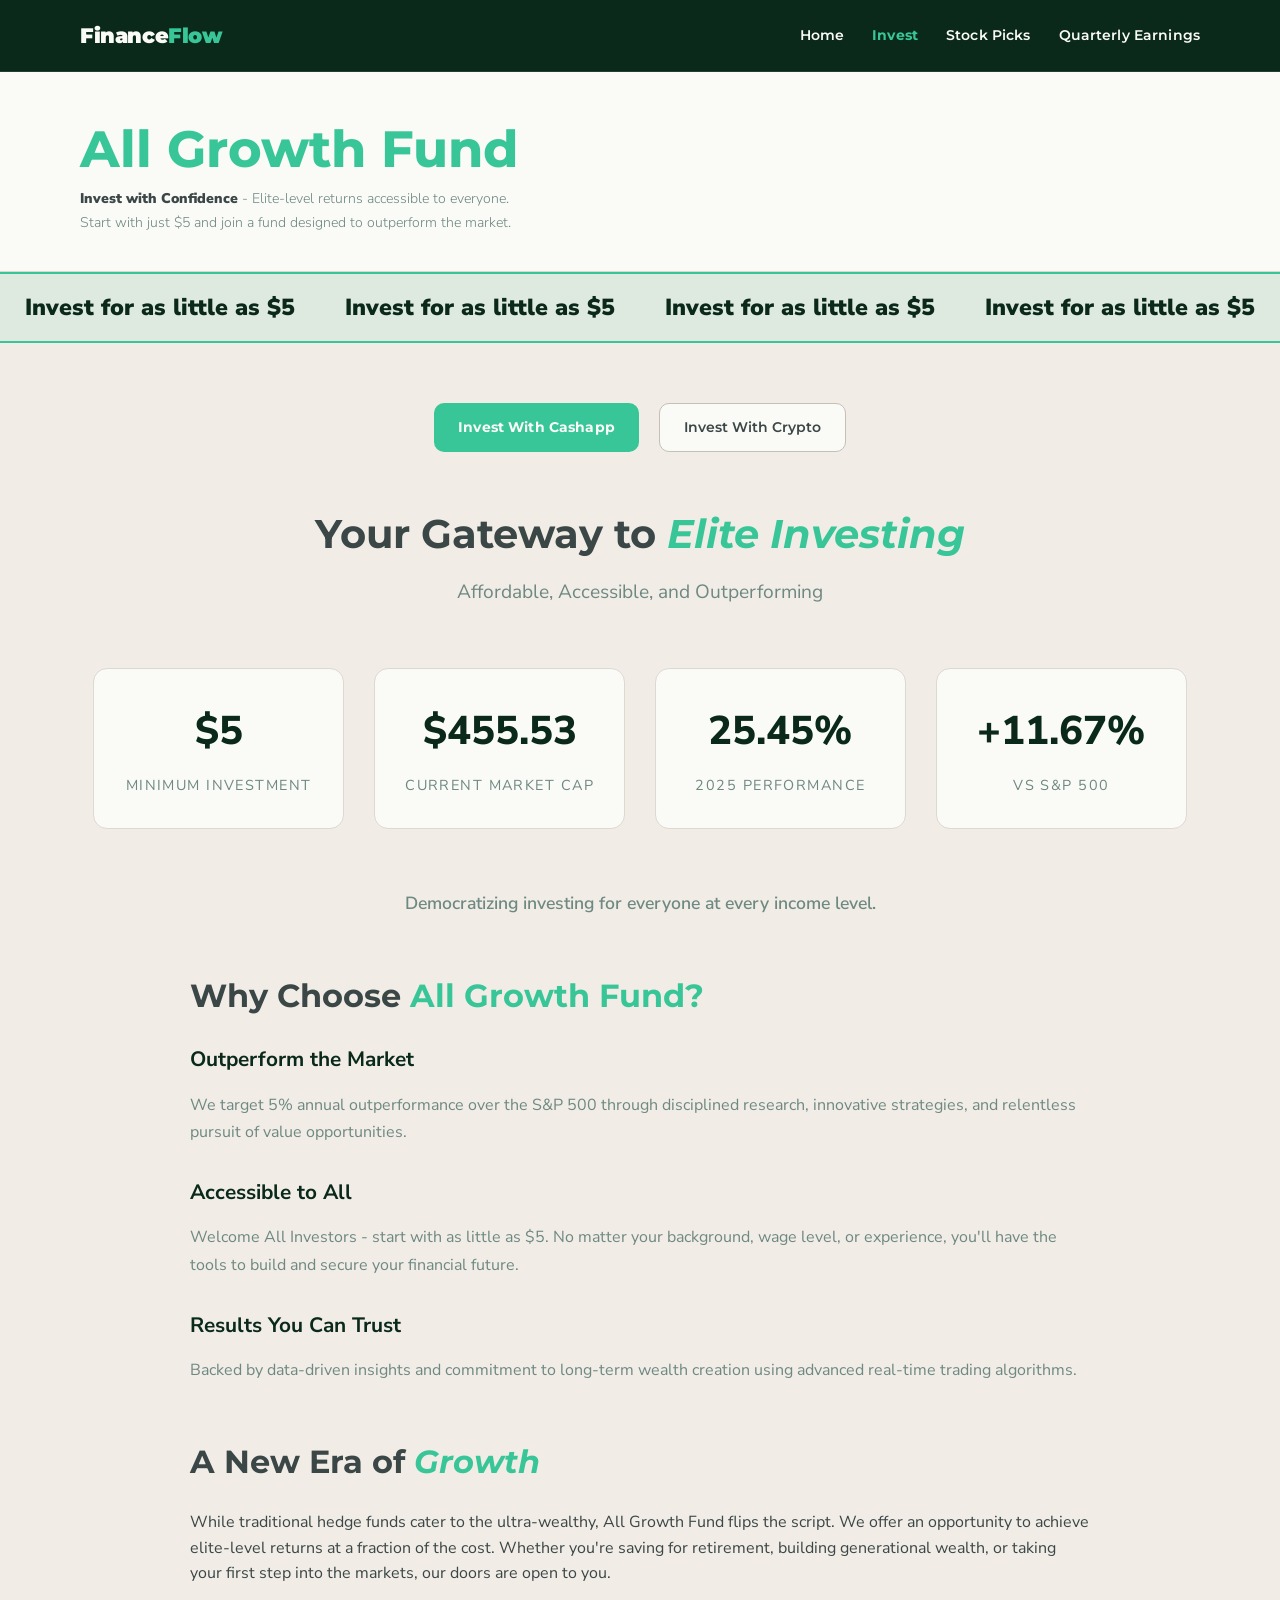
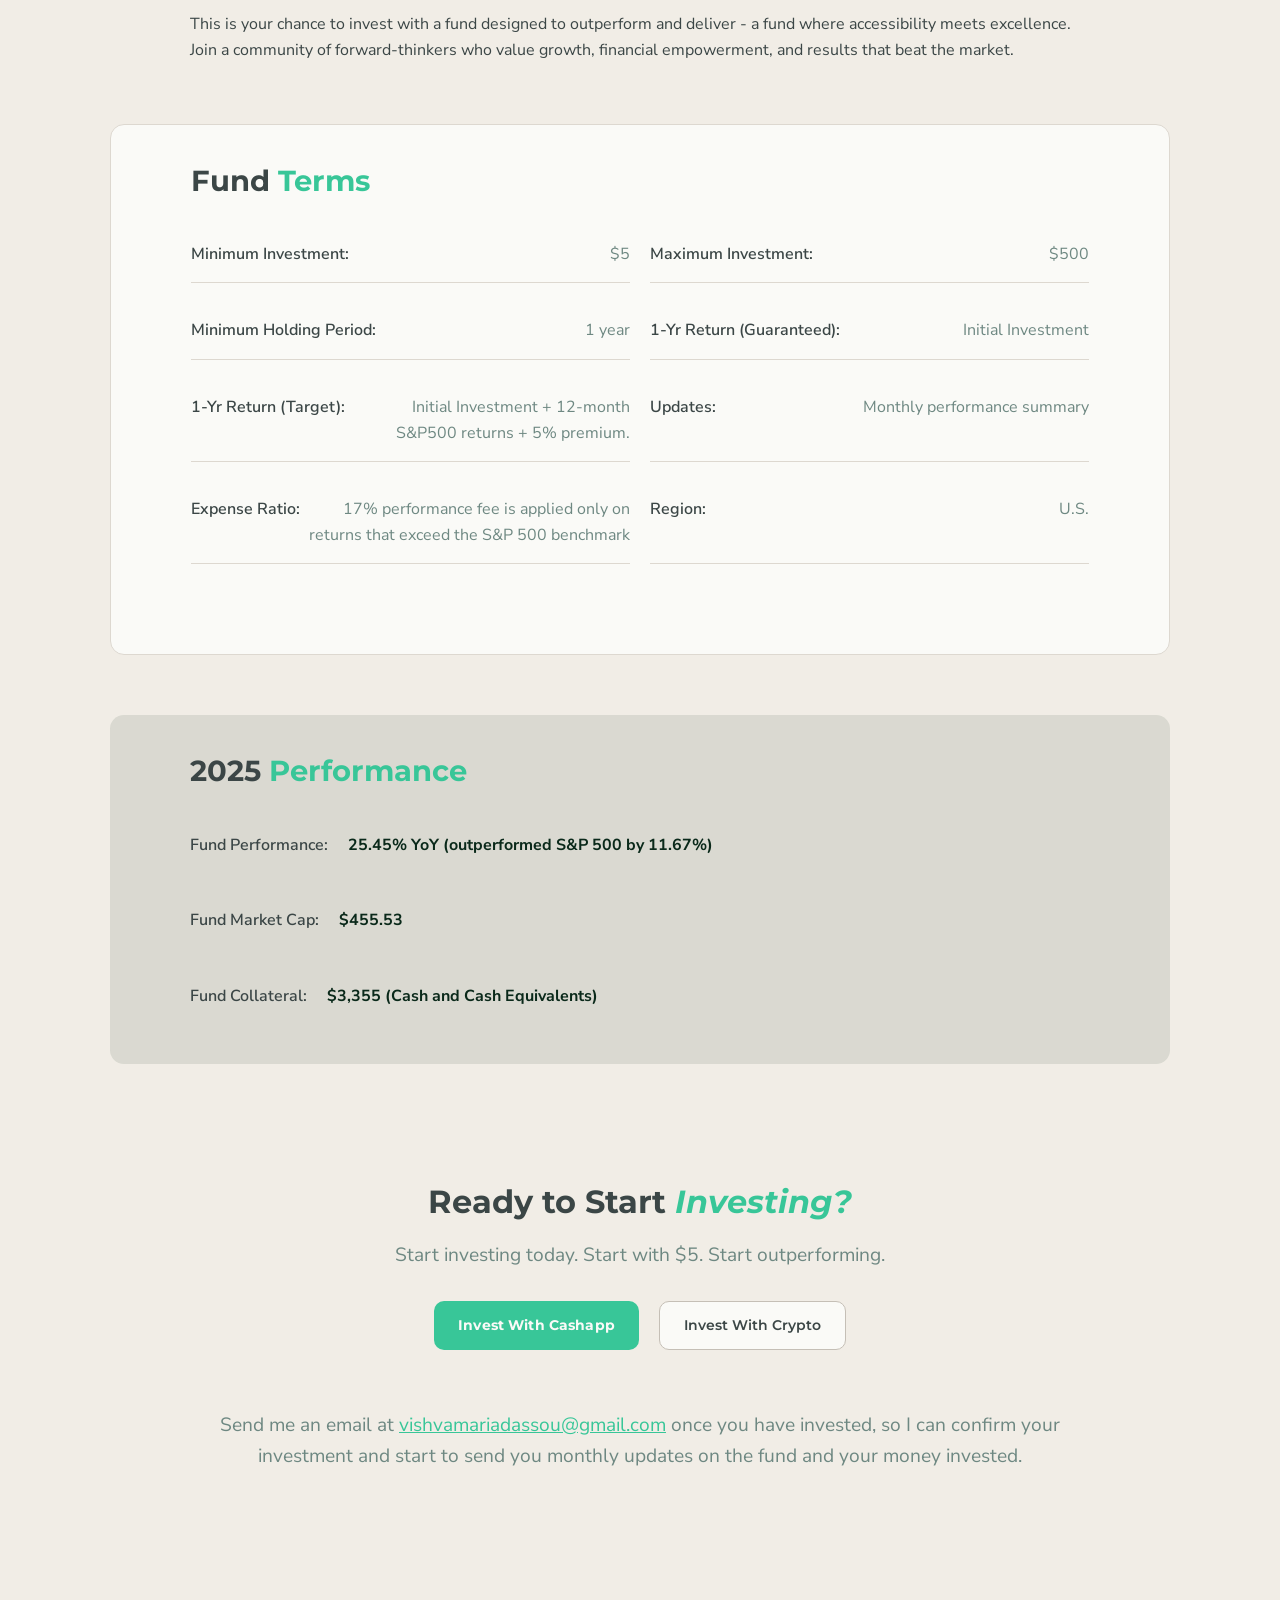
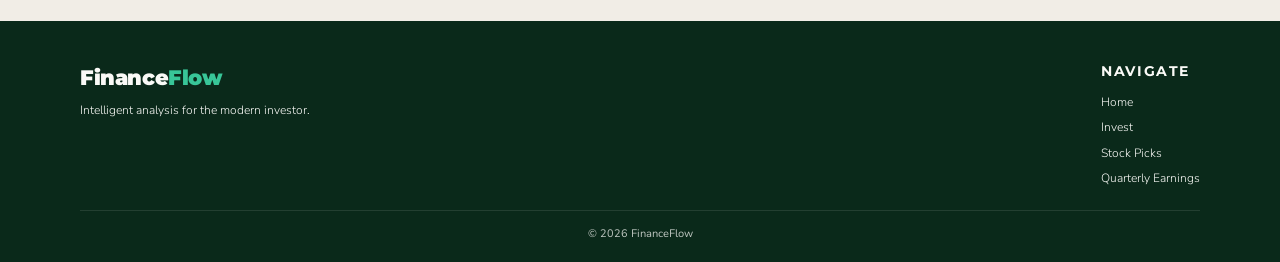
==== invest.html @ 6da10ce2 "Add files via upload" ====
<!DOCTYPE html>
<html lang="en">

<head>
  <meta charset="UTF-8" />
  <meta name="viewport" content="width=device-width, initial-scale=1.0" />
  <title>Finance Flow - Invest</title>
  <link rel="stylesheet" href="styles.css" />
</head>

<body>

  <nav class="navbar">
    <a href="index.html" class="nav-logo">Finance<span>Flow</span></a>
    <div class="nav-links">
      <a href="index.html">Home</a>
      <a href="invest.html" class="active">Invest</a>
      <a href="https://sites.google.com/view/weeklystockpicks/home" target="_blank">Stock Picks</a>
      <a href="earnings.html">Quarterly Earnings</a>
    </div>
    <div class="hamburger" id="ham"><span></span><span></span><span></span></div>
  </nav>

  <main class="site-main">

    <div class="page-hero">
      <h1 class="hero-h1 fund-title">All Growth Fund</h1>
      <p class="fund-subtitle"><strong>Invest with Confidence</strong> - Elite-level returns accessible to everyone.<br>Start with just $5 and join a fund designed to outperform the market.</p>
    </div>

    <div class="announcement-banner">
      <div class="banner-content">
        <span class="banner-text">Invest for as little as $5</span>
        <span class="banner-text">Invest for as little as $5</span>
        <span class="banner-text">Invest for as little as $5</span>
        <span class="banner-text">Invest for as little as $5</span>
        <span class="banner-text">Invest for as little as $5</span>
        <span class="banner-text">Invest for as little as $5</span>
        <span class="banner-text">Invest for as little as $5</span>
        <span class="banner-text">Invest for as little as $5</span>
      </div>
    </div>

    <section class="fund-section">
      <div class="invest-actions">
        <a href="https://cash.app/$vishgetmoney" class="btn-fill" target="_blank">Invest With Cashapp</a>
        <a href="https://etherscan.io/address/0x9abc196Bd87D6Ab483779b537369F186a0F48B64" class="btn-out" target="_blank">Invest With Crypto</a>
      </div>
      
      <div class="fund-intro">
        <h2>Your Gateway to <em>Elite Investing</em></h2>
        <p>Affordable, Accessible, and Outperforming</p>
      </div>

      <div class="fund-stats">
        <div class="fund-stat">
          <span class="fund-value">$5</span>
          <span class="fund-label">Minimum Investment</span>
        </div>
        <div class="fund-stat">
          <span class="fund-value">$455.53</span>
          <span class="fund-label">Current Market Cap</span>
        </div>
        <div class="fund-stat">
          <span class="fund-value">25.45%</span>
          <span class="fund-label">2025 Performance</span>
        </div>
        <div class="fund-stat">
          <span class="fund-value">+11.67%</span>
          <span class="fund-label">vs S&P 500</span>
        </div>
      </div>

      <p class="fund-mission">Democratizing investing for everyone at every income level.</p>

      <div class="fund-content">
        <div class="fund-block">
          <h3>Why Choose <span>All Growth Fund?</span></h3>
          <div class="fund-points">
            <div class="fund-point">
              <h4>Outperform the Market</h4>
              <p>We target 5% annual outperformance over the S&P 500 through disciplined research, innovative strategies, and relentless pursuit of value opportunities.</p>
            </div>
            <div class="fund-point">
              <h4>Accessible to All</h4>
              <p>Welcome All Investors - start with as little as $5. No matter your background, wage level, or experience, you'll have the tools to build and secure your financial future.</p>
            </div>
            <div class="fund-point">
              <h4>Results You Can Trust</h4>
              <p>Backed by data-driven insights and commitment to long-term wealth creation using advanced real-time trading algorithms.</p>
            </div>
          </div>
        </div>

        <div class="fund-block">
          <h3>A New Era of <em>Growth</em></h3>
          <p>While traditional hedge funds cater to the ultra-wealthy, All Growth Fund flips the script. We offer an opportunity to achieve elite-level returns at a fraction of the cost. Whether you're saving for retirement, building generational wealth, or taking your first step into the markets, our doors are open to you.</p>
          <br>
          <p>This is your chance to invest with a fund designed to outperform and deliver - a fund where accessibility meets excellence.</p>
          <p>Join a community of forward-thinkers who value growth, financial empowerment, and results that beat the market.</p>
        </div>

        <div class="fund-terms">
          <h3>Fund <span>Terms</span></h3>
          <div class="terms-grid">
            <div class="term-item">
              <span class="term-label">Minimum Investment:</span>
              <span class="term-value">$5</span>
            </div>
            <div class="term-item">
              <span class="term-label">Maximum Investment:</span>
              <span class="term-value">$500</span>
            </div>
            <div class="term-item">
              <span class="term-label">Minimum Holding Period:</span>
              <span class="term-value">1 year</span>
            </div>
            <div class="term-item">
              <span class="term-label">1-Yr Return (Guaranteed):</span>
              <span class="term-value">Initial Investment</span>
            </div>
            <div class="term-item">
              <span class="term-label">1-Yr Return (Target):</span>
              <span class="term-value">Initial Investment + 12-month<br>S&P500 returns + 5% premium.</span>
            </div>
            <div class="term-item">
              <span class="term-label">Updates:</span>
              <span class="term-value">Monthly performance summary</span>
            </div>
            <div class="term-item">
              <span class="term-label">Expense Ratio:</span>
              <span class="term-value">17% performance fee is applied only on<br>returns that exceed the S&P 500 benchmark</span>
            </div>
            <div class="term-item">
              <span class="term-label">Region:</span>
              <span class="term-value">U.S.</span>
            </div>
            <div class="term-item">
              <span class="term-label"></span>
              <span class="term-value"></span>
            </div>
          </div>
        </div>

        <div class="fund-performance">
          <h3>2025 <span>Performance</span></h3>
          <div class="performance-grid">
            <div class="perf-item">
              <span class="perf-label">Fund Performance:</span>
              <span class="perf-value">25.45% YoY (outperformed S&P 500 by 11.67%)</span>
            </div>
            <div class="perf-item">
              <span class="perf-label">Fund Market Cap:</span>
              <span class="perf-value">$455.53</span>
            </div>
            <div class="perf-item">
              <span class="perf-label">Fund Collateral:</span>
              <span class="perf-value">$3,355 (Cash and Cash Equivalents)</span>
            </div>
          </div>
        </div>

        <div class="fund-cta">
          <h3>Ready to Start <em>Investing?</em></h3>
          <p>Start investing today. Start with $5. Start outperforming.</p>
          
          <div class="invest-actions">
            <a href="https://cash.app/$vishgetmoney" class="btn-fill" target="_blank">Invest With Cashapp</a>
            <a href="https://etherscan.io/address/0x9abc196Bd87D6Ab483779b537369F186a0F48B64" class="btn-out" target="_blank">Invest With Crypto</a>
          </div>
          
          <p class="fund-note">Send me an email at <a href="mailto:vishvamariadassou@gmail.com">vishvamariadassou@gmail.com</a> once you have invested, so I can confirm your investment and start to send you monthly updates on the fund and your money invested.</p>
        </div>
      </div>
    </section>

  </main>

  <footer class="footer">
    <div class="ft-top">
      <div class="ft-brand">
        <div class="nav-logo">Finance<span>Flow</span></div>
        <p>Intelligent analysis for the modern investor.</p>
      </div>
      <div class="ft-links">
        <div class="ft-col">
          <h4>Navigate</h4>
          <a href="index.html">Home</a>
          <a href="invest.html">Invest</a>
          <a href="https://sites.google.com/view/weeklystockpicks/home" target="_blank">Stock Picks</a>
          <a href="earnings.html">Quarterly Earnings</a>
        </div>
      </div>
    </div>
    <div class="ft-bot">
      <span>&copy; 2026 FinanceFlow</span>
    </div>
  </footer>

  <script src="main.js"></script>
</body>

</html>
---- styles.css ----
/* ================================================
   FINANCE FLOW &mdash; Global Stylesheet
   Colors: #506C65 #38C698 #FAFAF7 #3B4646 #F1EDE6
   ================================================ */

@import url('https://fonts.googleapis.com/css2?family=Montserrat:wght@400;500;600;700;800;900&family=Nunito+Sans:wght@300;400;600;700;800&display=swap');

*,
*::before,
*::after {
  box-sizing: border-box;
  margin: 0;
  padding: 0;
}

html {
  scroll-behavior: smooth;
  margin: 0;
  padding: 0;
}

body {
  margin: 0;
  padding: 0;
}

script {
  display: none;
}

:root {
  --forest: #0A291A;
  --mint: #38C698;
  --snow: #FAFAF7;
  --charcoal: #3B4646;
  --cream: #F1EDE6;
  --forest-lt: rgba(10, 41, 26, 0.1);
  --mint-lt: rgba(56, 198, 152, 0.1);
  --mint-md: rgba(56, 198, 152, 0.28);
  --border: #ddd8d0;
  --border2: #c5bfb6;
  --muted: #6e8882;
  --muted2: #9aada9;
  --red: #d95f6e;
  --amber: #c8861a;
  --blue: #2a7fc0;
  --fh: 'Montserrat', sans-serif;
  --fd: 'Montserrat', sans-serif;
  --fb: 'Nunito Sans', sans-serif;
  --rad: 10px;
  --rad-lg: 14px;
  --trans: 0.18s ease;
}

body {
  background: var(--cream);
  font-family: var(--fb);
  color: var(--charcoal);
  font-size: 16px;
  line-height: 1.6;
  margin: 0;
  padding: 0;
  display: flex;
  flex-direction: column;
  min-height: 100vh;
}

.site-main {
  flex: 1;
  overflow-y: auto;
  display: flex;
  flex-direction: column;
}

html,
body {
  margin: 0;
  padding: 0;
}

a {
  text-decoration: none;
  color: inherit;
}

ul {
  list-style: none;
}

em {
  font-style: italic;
  color: var(--mint);
}

/* ---- SCROLLBAR ---- */
::-webkit-scrollbar {
  display: none;
}

::-webkit-scrollbar-track {
  display: none;
}

::-webkit-scrollbar-thumb {
  display: none;
}

html {
  scroll-behavior: smooth;
  margin: 0;
  padding: 0;
  scrollbar-width: none;
  /* Firefox */
}

body {
  margin: 0;
  padding: 0;
  scrollbar-width: none;
  /* Firefox */
}

/* ════════════════════════════
   TYPOGRAPHY
════════════════════════════ */
h1,
h2,
h3 {
  font-family: var(--fd);
  line-height: 1.12;
  color: var(--charcoal);
}

h1 {
  font-size: clamp(2rem, 4vw, 3.2rem);
}

h2 {
  font-size: clamp(1.6rem, 2.8vw, 2.2rem);
}

h3 {
  font-size: 1rem;
  font-family: var(--fh);
  font-weight: 700;
}

.slbl {
  font-family: var(--fh);
  font-size: 0.64rem;
  font-weight: 700;
  letter-spacing: .16em;
  text-transform: uppercase;
  color: var(--mint);
  display: block;
  margin-bottom: 6px;
}

/* ════════════════════════════
   BUTTONS
════════════════════════════ */
.btn-fill {
  display: inline-flex;
  align-items: center;
  gap: 6px;
  background: var(--mint);
  color: var(--snow);
  font-family: var(--fh);
  font-weight: 700;
  font-size: 0.82rem;
  padding: 10px 20px;
  border-radius: var(--rad);
  border: none;
  cursor: pointer;
  transition: all var(--trans);
  letter-spacing: .01em;
}

.btn-fill:hover {
  background: #2eab82;
  transform: translateY(-1px);
}

.btn-out {
  display: inline-flex;
  align-items: center;
  gap: 6px;
  color: var(--charcoal);
  font-family: var(--fh);
  font-weight: 600;
  font-size: 0.82rem;
  border: 1.5px solid var(--border2);
  padding: 9px 18px;
  border-radius: var(--rad);
  background: var(--snow);
  cursor: pointer;
  transition: all var(--trans);
}

.btn-out:hover {
  border-color: var(--mint);
  color: var(--forest);
}

.btn-ghost {
  font-family: var(--fh);
  font-size: 0.75rem;
  font-weight: 700;
  color: var(--forest);
  background: none;
  border: none;
  cursor: pointer;
  transition: color var(--trans);
}

.btn-ghost:hover {
  color: var(--mint);
}

/* ════════════════════════════
   TAGS
════════════════════════════ */
.tag {
  font-family: var(--fh);
  font-size: 0.6rem;
  font-weight: 700;
  padding: 3px 8px;
  border-radius: 5px;
  white-space: nowrap;
  letter-spacing: .04em;
}

.tg {
  background: var(--mint-lt);
  color: #1a7a54;
}

.tf {
  background: var(--forest-lt);
  color: var(--forest);
}

.tt {
  background: rgba(42, 127, 192, .1);
  color: var(--blue);
}

.tr {
  background: rgba(217, 95, 110, .1);
  color: var(--red);
}

.ty {
  background: rgba(200, 134, 26, .1);
  color: var(--amber);
}

/* ════════════════════════════
   NAVBAR
════════════════════════════ */
.navbar {
  display: flex;
  align-items: center;
  gap: 8px;
  padding: 0 80px;
  height: 72px;
  background: var(--forest);
  border-bottom: 1px solid rgba(250, 250, 247, .1);
  position: sticky;
  top: 0;
  z-index: 100;
}

.nav-logo {
  font-family: var(--fh);
  font-weight: 900;
  font-size: 1.3rem;
  color: var(--snow);
  letter-spacing: -.02em;
  flex-shrink: 0;
  margin-right: 16px;
}

.nav-logo span {
  color: var(--mint);
}

.nav-links {
  display: flex;
  align-items: center;
  gap: 28px;
  font-family: var(--fh);
  font-weight: 600;
  font-size: 0.85rem;
  letter-spacing: .01em;
  color: rgba(250, 250, 247, .6);
  margin-left: auto;
}

.nav-links a {
  color: var(--snow);
  transition: color var(--trans);
}

.nav-links a:hover {
  color: var(--mint);
}

.nav-links a.active {
  color: var(--mint);
  font-weight: 700;
}

.nav-cta {
  font-family: var(--fh);
  font-size: 0.85rem;
  font-weight: 700;
  background: var(--mint);
  color: var(--snow);
  padding: 10px 20px;
  border-radius: var(--rad);
  border: none;
  margin-left: 20px;
  cursor: pointer;
  transition: background var(--trans);
  letter-spacing: .01em;
}

.nav-cta:hover {
  background: #2eab82;
}

.hamburger {
  display: none;
  flex-direction: column;
  gap: 5px;
  cursor: pointer;
  margin-left: auto;
  padding: 8px;
}

.hamburger span {
  display: block;
  width: 22px;
  height: 2px;
  background: var(--snow);
  border-radius: 2px;
  transition: all 0.3s ease;
}

.hamburger.active span:nth-child(1) {
  transform: rotate(45deg) translate(5px, 5px);
}

.hamburger.active span:nth-child(2) {
  opacity: 0;
}

.hamburger.active span:nth-child(3) {
  transform: rotate(-45deg) translate(7px, -6px);
}

/* ════════════════════════════
   HERO — HOME
════════════════════════════ */
.hero {
  display: grid;
  grid-template-columns: 1fr;
  min-height: auto;
  margin-bottom: 0;
  flex: 1;
}

.hero-main {
  background: var(--snow);
  padding: 72px 80px;
  display: flex;
  flex-direction: column;
  justify-content: flex-start;
}

.earnings.html .hero-main {
  background: #F6F7F3;
}

.hero-badge {
  display: inline-flex;
  align-items: center;
  gap: 6px;
  font-family: var(--fh);
  font-size: calc(0.75rem + 5px);
  font-weight: 700;
  color: #1a7a54;
  background: var(--mint-lt);
  border: 1px solid var(--mint);
  padding: 6px 12px;
  border-radius: 6px;
  margin-top: -20px;
  margin-bottom: 70px;
  letter-spacing: .04em;
  text-transform: uppercase;
  box-shadow: 0 1px 4px rgba(56, 198, 152, 0.15);
}

.dot {
  width: 6px;
  height: 6px;
  border-radius: 50%;
  background: var(--mint);
  flex-shrink: 0;
  animation: blink 2s infinite;
}

@keyframes blink {

  0%,
  100% {
    opacity: 1;
  }

  50% {
    opacity: .3;
  }
}

.hero-h1 {
  margin-bottom: 24px;
  font-weight: 750;
}

.hero-image-container {
  width: 100vw;
  height: 715px;
  overflow: hidden;
  margin: -72px -80px 40px -80px;
}

.hero-bg-image {
  width: 100%;
  height: 100%;
  object-fit: cover;
  object-position: center 22%;
}

.hero-h1 span {
  color: var(--mint);
}

.hero-badge a {
  text-decoration: underline;
  font-weight: calc(700 + 4px);
  color: #1a7a54;
}

.hero-badge a:hover {
  color: var(--mint);
}

.hero-sub {
  font-size: 1.1rem;
  color: var(--muted);
  font-weight: 300;
  line-height: 1.72;
  margin-bottom: 40px;
  max-width: 750px;
}

.hero-actions {
  display: flex;
  gap: 12px;
  flex-wrap: wrap;
  margin-bottom: 48px;
}

.hero-content {
  margin-top: auto;
}

.hero-stats {
  display: flex;
  gap: 0;
  border-top: 1.5px solid var(--border);
  padding-top: 24px;
}

.hstat {
  flex: 1;
  padding-right: 20px;
}

.hstat+.hstat {
  padding-left: 20px;
  border-left: 1.5px solid var(--border);
}

.hstat-v {
  display: block;
  font-family: var(--fh);
  font-size: 1.35rem;
  font-weight: 800;
  color: var(--charcoal);
  line-height: 1;
}

.hstat-l {
  font-size: 0.7rem;
  color: var(--muted);
  margin-top: 3px;
  display: block;
}

.aside-lbl {
  font-family: var(--fh);
  font-size: 0.62rem;
  font-weight: 700;
  text-transform: uppercase;
  letter-spacing: .12em;
  color: var(--muted2);
}

.mini-card {
  background: var(--snow);
  border: 1.5px solid var(--border);
  border-radius: var(--rad);
  padding: 14px;
}

.mc-top {
  display: flex;
  justify-content: space-between;
  align-items: center;
  margin-bottom: 8px;
}

.mc-ticker {
  font-family: var(--fh);
  font-weight: 800;
  font-size: 0.9rem;
  color: var(--charcoal);
}

.mc-price {
  font-family: var(--fh);
  font-size: 1.2rem;
  font-weight: 800;
  color: var(--charcoal);
  margin-top: 4px;
}

.tick-row {
  display: flex;
  justify-content: space-between;
  align-items: center;
  padding: 5px 0;
  border-bottom: 1px solid var(--border);
  font-family: var(--fh);
  font-size: 0.78rem;
}

.tick-row:last-child {
  border-bottom: none;
}

.tick-name {
  color: var(--muted);
  font-weight: 600;
}

/* ── MARQUEE ── */
.mq {
  overflow: hidden;
  border-top: 1.5px solid var(--border);
  border-bottom: 1.5px solid var(--border);
  padding: 9px 0;
  background: var(--forest);
}

.mq-track {
  display: flex;
  gap: 20px;
  animation: mq 26s linear infinite;
  width: max-content;
  font-family: var(--fh);
  font-size: 0.75rem;
  font-weight: 600;
  color: rgba(250, 250, 247, .5);
}

.mq-track .up {
  color: var(--mint);
}

.mq-track .dn {
  color: #f0919b;
}

.mq-sep {
  color: rgba(250, 250, 247, .2);
}

@keyframes mq {
  from {
    transform: translateX(0);
  }

  to {
    transform: translateX(-50%);
  }
}

/* ── WHAT WE DO ── */
.wwd {
  padding: 52px 80px;
  background: var(--snow);
  border-bottom: 1.5px solid var(--border);
}

.wwd-grid {
  display: grid;
  grid-template-columns: 1fr 1fr 1fr;
  gap: 1.5px;
  background: var(--border);
  border: 1.5px solid var(--border);
  border-radius: var(--rad-lg);
  overflow: hidden;
}

.wwd-cell {
  background: var(--snow);
  padding: 28px 24px;
  cursor: pointer;
  transition: background var(--trans);
  display: flex;
  flex-direction: column;
  gap: 10px;
  text-decoration: none;
  color: inherit;
}

.wwd-cell:hover {
  background: var(--cream);
}

.wwd-num {
  font-family: var(--fh);
  font-size: 0.65rem;
  font-weight: 700;
  color: var(--muted2);
  letter-spacing: .1em;
}

.wwd-icon {
  font-size: 1.5rem;
  color: var(--mint);
}

.wwd-cell h3 {
  font-family: var(--fh);
  font-weight: 700;
  font-size: 0.95rem;
  color: var(--charcoal);
}

.wwd-cell p {
  font-size: 0.8rem;
  color: var(--muted);
  line-height: 1.65;
  font-weight: 300;
  flex: 1;
}

.wwd-link {
  font-family: var(--fh);
  font-size: 0.74rem;
  font-weight: 700;
  color: var(--forest);
}

/* ── HOME PICKS ── */
.home-picks {
  padding: 52px 80px;
}

.hp-header {
  display: flex;
  justify-content: space-between;
  align-items: center;
  margin-bottom: 24px;
}

.hp-grid {
  display: grid;
  grid-template-columns: repeat(3, 1fr);
  gap: 14px;
}

.pc {
  background: var(--snow);
  border: 1.5px solid var(--border);
  border-radius: var(--rad-lg);
  padding: 18px;
  transition: all var(--trans);
}

.pc:hover {
  border-color: var(--mint-md);
  box-shadow: 0 4px 16px rgba(56, 198, 152, .1);
}

.pc-top {
  display: flex;
  justify-content: space-between;
  align-items: center;
  margin-bottom: 4px;
}

.pc-tick {
  font-family: var(--fh);
  font-weight: 800;
  font-size: 1rem;
  color: var(--charcoal);
}

.pc-name {
  font-size: 0.75rem;
  color: var(--muted);
  margin-bottom: 10px;
}

.pc-row {
  display: flex;
  justify-content: space-between;
  font-size: 0.78rem;
  margin-bottom: 3px;
}

.pc-lbl {
  color: var(--muted);
}

.pc-val {
  font-family: var(--fh);
  font-weight: 700;
  color: var(--charcoal);
}

.pc-val.green {
  color: #1a7a54;
}

.pbar {
  height: 3px;
  background: var(--cream);
  border-radius: 2px;
  margin: 10px 0 4px;
  overflow: hidden;
}

.pfill {
  height: 100%;
  background: linear-gradient(90deg, var(--mint), #5dd9b0);
  border-radius: 2px;
}

.pconf {
  font-size: 0.65rem;
  color: var(--muted2);
  font-family: var(--fh);
}

/* ════════════════════════════
   PAGE HERO (inner pages)
════════════════════════════ */
.page-hero {
  background: var(--snow);
  border-bottom: 1.5px solid var(--border);
  padding: 48px 80px 36px;
}

.page-hero h1 {
  margin-bottom: 10px;
}

.page-hero p {
  font-size: 0.88rem;
  color: var(--muted);
  font-weight: 300;
  line-height: 1.7;
  max-width: 520px;
}

/* ════════════════════════════
   INVEST PAGE
════════════════════════════ */
.strat-section {
  padding: 40px 32px 52px;
}

.strat-intro {
  max-width: 560px;
  margin-bottom: 28px;
}

.strat-intro p {
  font-size: 0.88rem;
  color: var(--muted);
  line-height: 1.72;
  font-weight: 300;
}

.strat-grid {
  display: grid;
  grid-template-columns: repeat(3, 1fr);
  gap: 14px;
}

.sc {
  background: var(--snow);
  border: 1.5px solid var(--border);
  border-radius: var(--rad-lg);
  padding: 22px;
  display: flex;
  flex-direction: column;
  gap: 8px;
  transition: all var(--trans);
}

.sc:hover {
  border-color: var(--mint-md);
  box-shadow: 0 4px 18px rgba(56, 198, 152, .09);
}

.sc-feat {
  border-color: var(--mint);
  background: linear-gradient(145deg, rgba(56, 198, 152, .06), var(--snow));
}

.sc-icon {
  font-size: 1.3rem;
  color: var(--forest);
}

.sc h3 {
  color: var(--charcoal);
}

.sc p {
  font-size: 0.78rem;
  color: var(--muted);
  line-height: 1.65;
  font-weight: 300;
  flex: 1;
}

.sc-list {
  display: flex;
  flex-direction: column;
}

.sc-li {
  font-size: 0.72rem;
  color: var(--muted);
  padding: 4px 0;
  border-bottom: 1px solid var(--border);
  display: flex;
  gap: 6px;
  align-items: flex-start;
}

.sc-li:last-child {
  border-bottom: none;
}

.sc-li::before {
  content: '→';
  color: var(--mint);
  font-size: 0.65rem;
  flex-shrink: 0;
  margin-top: 2px;
}

.sc-met {
  display: flex;
  gap: 16px;
  padding-top: 10px;
  border-top: 1.5px solid var(--border);
  margin-top: auto;
}

.sc-mv {
  display: block;
  font-family: var(--fh);
  font-weight: 700;
  font-size: 0.88rem;
  color: var(--forest);
}

.sc-ml {
  font-size: 0.6rem;
  color: var(--muted2);
}

.risk-strip {
  background: var(--forest);
  padding: 36px 32px;
  display: flex;
  align-items: center;
  gap: 40px;
}

.rs-text h2 {
  font-family: var(--fd);
  font-size: 1.5rem;
  color: var(--snow);
  margin-bottom: 8px;
}

.rs-text p {
  font-size: 0.82rem;
  color: rgba(250, 250, 247, .5);
  font-weight: 300;
  line-height: 1.7;
  max-width: 380px;
}

.rs-scale {
  display: flex;
  align-items: center;
  flex: 1;
  justify-content: flex-end;
}

.rs-item {
  display: flex;
  flex-direction: column;
  align-items: center;
  gap: 6px;
  flex: 1;
  max-width: 90px;
}

.rs-dot {
  width: 12px;
  height: 12px;
  border-radius: 50%;
}

.rs-label {
  font-family: var(--fh);
  font-size: 0.6rem;
  font-weight: 600;
  color: rgba(250, 250, 247, .45);
  text-align: center;
}

.rs-line {
  flex: 1;
  height: 1px;
  background: rgba(250, 250, 247, .14);
  max-width: 40px;
}

/* ════════════════════════════
   STOCKS PAGE
════════════════════════════ */
.featured-pick {
  background: var(--snow);
  border-bottom: 1.5px solid var(--border);
  padding: 28px 80px;
}

.fp-eyebrow {
  font-family: var(--fh);
  font-size: 0.62rem;
  font-weight: 700;
  text-transform: uppercase;
  letter-spacing: .12em;
  color: var(--mint);
  margin-bottom: 14px;
}

.fp-body {
  display: grid;
  grid-template-columns: 1fr 280px;
  gap: 28px;
  align-items: start;
}

.fp-ticker {
  font-family: var(--fh);
  font-weight: 900;
  font-size: 1.9rem;
  color: var(--charcoal);
}

.fp-name {
  font-family: var(--fh);
  font-weight: 600;
  font-size: 0.9rem;
  color: var(--charcoal);
}

.fp-meta {
  font-size: 0.72rem;
  color: var(--muted);
  margin-top: 2px;
}

.fp-tags {
  display: flex;
  gap: 6px;
  margin: 10px 0 14px;
  flex-wrap: wrap;
}

.fp-thesis {
  font-size: 0.82rem;
  color: var(--muted);
  font-weight: 300;
  line-height: 1.78;
  margin-bottom: 16px;
}

.fp-levels {
  display: flex;
  border: 1.5px solid var(--border);
  border-radius: var(--rad);
  overflow: hidden;
}

.fp-lvl {
  flex: 1;
  padding: 10px 14px;
  border-right: 1.5px solid var(--border);
}

.fp-lvl:last-child {
  border-right: none;
}

.fp-lvl span {
  display: block;
  font-size: 0.6rem;
  color: var(--muted);
  font-family: var(--fh);
  text-transform: uppercase;
  letter-spacing: .08em;
  margin-bottom: 3px;
}

.fp-lvl strong {
  font-family: var(--fh);
  font-size: 0.9rem;
  color: var(--charcoal);
  font-weight: 700;
}

.fp-lvl strong.green {
  color: #1a7a54;
}

.fp-chart-card {
  background: var(--cream);
  border: 1.5px solid var(--border);
  border-radius: var(--rad);
  padding: 14px;
  margin-bottom: 10px;
  position: relative;
}

.fp-chart-tag {
  position: absolute;
  top: 10px;
  right: 10px;
  font-family: var(--fh);
  font-size: 0.65rem;
  font-weight: 700;
  color: #1a7a54;
  background: var(--mint-lt);
  padding: 3px 8px;
  border-radius: 4px;
}

.fp-stat-grid {
  display: grid;
  grid-template-columns: 1fr 1fr;
  gap: 8px;
}

.fp-stat {
  background: var(--cream);
  border: 1.5px solid var(--border);
  border-radius: var(--rad);
  padding: 9px 11px;
}

.fp-stat span {
  display: block;
  font-size: 0.6rem;
  color: var(--muted);
  font-family: var(--fh);
  text-transform: uppercase;
  letter-spacing: .06em;
}

.fp-stat strong {
  font-family: var(--fh);
  font-size: 0.88rem;
  color: var(--charcoal);
  font-weight: 700;
}

.filter-bar {
  padding: 12px 80px;
  background: var(--cream);
  border-bottom: 1.5px solid var(--border);
  display: flex;
  gap: 8px;
  align-items: center;
  flex-wrap: wrap;
}

.filter-lbl {
  font-family: var(--fh);
  font-size: 0.62rem;
  font-weight: 700;
  text-transform: uppercase;
  letter-spacing: .1em;
  color: var(--muted2);
  margin-right: 4px;
}

.fb {
  font-family: var(--fh);
  font-size: 0.72rem;
  font-weight: 600;
  color: var(--snow);
  background: var(--snow);
  border: 1.5px solid var(--border);
  padding: 5px 12px;
  border-radius: 6px;
  cursor: pointer;
  transition: all var(--trans);
}

.fb:hover {
  color: var(--mint);
  border-color: var(--border2);
}

.fb.active {
  color: var(--mint);
  border-color: var(--mint);
  background: var(--mint-lt);
}

.table-wrap {
  padding: 20px 80px 52px;
}

.table-title {
  font-family: var(--fh);
  font-size: 0.62rem;
  font-weight: 700;
  text-transform: uppercase;
  letter-spacing: .1em;
  color: var(--muted2);
  margin-bottom: 10px;
}

table.pt {
  width: 100%;
  border-collapse: collapse;
  font-size: 0.8rem;
}

table.pt th {
  font-family: var(--fh);
  font-size: 0.6rem;
  font-weight: 700;
  text-transform: uppercase;
  letter-spacing: .1em;
  color: var(--muted2);
  padding: 8px 12px;
  text-align: left;
  background: var(--cream);
  border-bottom: 1.5px solid var(--border);
}

table.pt td {
  padding: 10px 12px;
  border-bottom: 1px solid var(--border);
  color: var(--charcoal);
}

table.pt tr:last-child td {
  border-bottom: none;
}

table.pt tr:hover td {
  background: rgba(241, 237, 230, .5);
}

.pt-tk {
  font-family: var(--fh);
  font-weight: 800;
}

.pt-co {
  color: var(--muted);
}

.up-val {
  color: #1a7a54;
  font-family: var(--fh);
  font-weight: 700;
}

.cbar {
  height: 4px;
  background: var(--cream);
  border-radius: 2px;
  overflow: hidden;
  min-width: 64px;
}

.cbar div {
  height: 100%;
  background: linear-gradient(90deg, var(--mint), #5dd9b0);
  border-radius: 2px;
}

/* ════════════════════════════
   EARNINGS PAGE
════════════════════════════ */
.upcoming-bar {
  background: var(--forest);
  padding: 10px 80px;
  display: flex;
  align-items: center;
  gap: 16px;
  overflow-x: auto;
}

.earnings-intro {
  text-align: center;
  max-width: 800px;
  margin: 0 auto 60px auto;
  padding: 0 20px;
}

.hero-content p {
  font-size: 1.3rem;
  line-height: 1.8;
  color: var(--charcoal);
  margin-bottom: 20px;
  font-family: var(--fb);
}

.earnings-signature {
  font-size: 1.5rem;
  font-weight: 700;
  color: var(--forest);
  margin-top: 30px;
  font-family: var(--fh);
}

.ea-link {
  color: var(--forest);
  text-decoration: none;
  transition: color 0.3s ease;
}

.ea-link:hover {
  color: var(--mint);
  text-decoration: underline;
}

.content-section {
  padding: 60px 0;
  max-width: 1200px;
  margin: 0 auto;
}

/* Earnings page specific styling */
main.site-main section.hero div.hero-main h1.hero-h1 {
  color: var(--mint) !important;
}

/* Enhanced hero section with background */
.earnings.html .hero {
  background: #F6F7F3;
  position: relative;
}

.earnings.html .hero::before {
  content: '';
  position: absolute;
  top: 0;
  left: 0;
  right: 0;
  bottom: 0;
  background: linear-gradient(45deg, rgba(56, 198, 152, 0.05) 0%, transparent 70%);
  pointer-events: none;
}

.ea-review-content {
  max-width: 100%;
  margin: 0 auto;
  padding: 60px 80px 40px 80px;
  text-align: left;
}

.review-section {
  margin-bottom: 50px;
}

.review-section h2 {
  font-size: 1.9rem;
  font-weight: 800;
  color: var(--charcoal);
  margin-bottom: 25px;
  font-family: var(--fh);
  border-bottom: 3px solid var(--mint);
  padding-bottom: 10px;
}

.review-section h3 {
  font-size: 1.4rem;
  font-weight: 700;
  color: var(--charcoal);
  margin-bottom: 15px;
  font-family: var(--fh);
}

.review-section p {
  font-size: 1.05rem;
  line-height: 1.8;
  color: var(--charcoal);
  margin-bottom: 20px;
  font-family: var(--fb);
}

.review-date {
  font-size: 2rem;
  color: var(--muted);
  font-style: italic;
  margin-top: 10px;
  font-family: var(--fb);
}

.swot-section {
  margin-bottom: 30px;
  padding-left: 20px;
  border-left: 4px solid var(--mint-lt);
}

.financial-metrics {
  background: var(--cream);
  border-radius: var(--rad);
  padding: 20px;
  margin-top: 20px;
  border: 1px solid var(--border);
  max-width: 1100px;
  margin-left: auto;
  margin-right: auto;
}

.metric-item {
  display: flex;
  justify-content: space-between;
  align-items: center;
  padding: 12px 0;
  border-bottom: 1px solid var(--border);
  flex-wrap: wrap;
  gap: 15px;
}

.metric-item:last-child {
  border-bottom: none;
}

.metric-label {
  font-weight: 600;
  color: var(--charcoal);
  font-family: var(--fd);
  flex: 1;
  min-width: 200px;
  font-size: 0.9rem;
}

.metric-value {
  font-weight: 700;
  color: var(--forest);
  font-family: var(--fh);
  font-size: 0.95rem;
  min-width: 120px;
  text-align: right;
}

.metric-change {
  font-size: 0.8rem;
  color: var(--muted);
  font-family: var(--fb);
  min-width: 100px;
  text-align: right;
}

.ub-lbl {
  font-family: var(--fh);
  font-size: 0.6rem;
  font-weight: 700;
  text-transform: uppercase;
  letter-spacing: .1em;
  color: var(--snow);
  white-space: nowrap;
  flex-shrink: 0;
}

.ub-items {
  display: flex;
  gap: 10px;
  font-family: var(--fh);
  font-size: 0.75rem;
  font-weight: 500;
  color: rgba(250, 250, 247, .45);
  white-space: nowrap;
}

.ub-items span {
  color: rgba(250, 250, 247, .75);
}

.ub-sep {
  color: rgba(250, 250, 247, .2);
}

.feat-review {
  background: var(--snow);
  border-bottom: 1.5px solid var(--border);
  padding: 28px 80px;
}

.fr-eyebrow {
  display: flex;
  justify-content: space-between;
  align-items: center;
  margin-bottom: 16px;
}

.fr-badge {
  font-family: var(--fh);
  font-size: 0.6rem;
  font-weight: 700;
  text-transform: uppercase;
  letter-spacing: .12em;
  color: var(--mint);
}

.fr-date {
  font-size: 0.72rem;
  color: var(--muted2);
}

.fr-grid {
  display: grid;
  grid-template-columns: 1fr 240px;
  gap: 28px;
  align-items: start;
}

.fr-tkr-block {
  display: flex;
  align-items: center;
  gap: 10px;
  margin-bottom: 10px;
}

.fr-ticker {
  font-family: var(--fh);
  font-weight: 900;
  font-size: 1.7rem;
  color: var(--charcoal);
}

.fr-company {
  font-family: var(--fh);
  font-weight: 600;
  font-size: 0.88rem;
  color: var(--charcoal);
}

.fr-sub {
  font-size: 0.72rem;
  color: var(--muted);
}

.fr-verdict {
  display: flex;
  align-items: center;
  gap: 8px;
  margin-bottom: 12px;
}

.fv-lbl {
  font-family: var(--fh);
  font-size: 0.6rem;
  text-transform: uppercase;
  letter-spacing: .1em;
  color: var(--muted2);
}

.fv-val {
  font-family: var(--fh);
  font-size: 0.78rem;
  font-weight: 700;
  color: #1a7a54;
}

.fr-headline {
  font-family: var(--fd);
  font-size: 1.15rem;
  color: var(--charcoal);
  line-height: 1.3;
  margin-bottom: 10px;
}

.fr-txt {
  font-size: 0.8rem;
  color: var(--muted);
  font-weight: 300;
  line-height: 1.78;
  margin-bottom: 8px;
}

.fr-tags {
  display: flex;
  gap: 6px;
  margin-top: 12px;
  flex-wrap: wrap;
}

.nums-lbl {
  font-family: var(--fh);
  font-size: 0.6rem;
  font-weight: 700;
  text-transform: uppercase;
  letter-spacing: .1em;
  color: var(--muted2);
  margin-bottom: 10px;
}

.num-grid {
  display: grid;
  grid-template-columns: 1fr 1fr;
  gap: 8px;
}

.num-card {
  background: var(--cream);
  border: 1.5px solid var(--border);
  border-radius: var(--rad);
  padding: 10px 12px;
}

.num-card.beat {
  border-color: var(--mint-md);
}

.nc-lbl {
  font-size: 0.6rem;
  color: var(--muted2);
  font-family: var(--fh);
  text-transform: uppercase;
  letter-spacing: .07em;
  display: block;
  margin-bottom: 3px;
}

.nc-val {
  font-family: var(--fh);
  font-weight: 800;
  font-size: 0.95rem;
  color: var(--charcoal);
  display: block;
}

.nc-vs {
  font-size: 0.6rem;
  color: var(--muted2);
  display: block;
  margin-top: 1px;
}

.nc-badge {
  font-family: var(--fh);
  font-size: 0.6rem;
  font-weight: 700;
  color: #1a7a54;
  display: block;
  margin-top: 2px;
}

.reviews-section {
  padding: 28px 80px 52px;
}

.reviews-header {
  display: flex;
  justify-content: space-between;
  align-items: center;
  margin-bottom: 20px;
}

.rev-grid {
  display: grid;
  grid-template-columns: repeat(3, 1fr);
  gap: 14px;
}

.rc {
  background: var(--snow);
  border: 1.5px solid var(--border);
  border-radius: var(--rad-lg);
  padding: 18px;
  display: flex;
  flex-direction: column;
  gap: 7px;
  transition: all var(--trans);
}

.rc:hover {
  border-color: var(--mint-md);
  box-shadow: 0 4px 14px rgba(56, 198, 152, .08);
}

.rc-top {
  display: flex;
  justify-content: space-between;
  align-items: center;
}

.rc-tick {
  font-family: var(--fh);
  font-weight: 800;
  font-size: 1rem;
  color: var(--charcoal);
}

.rc-name {
  font-size: 0.68rem;
  color: var(--muted2);
  font-family: var(--fh);
}

.rc-hl {
  font-size: 0.8rem;
  color: var(--charcoal);
  line-height: 1.5;
  flex: 1;
}

.rc-nums {
  display: flex;
  gap: 12px;
  padding-top: 8px;
  border-top: 1px solid var(--border);
}

.rc-nums div {
  display: flex;
  flex-direction: column;
  gap: 1px;
}

.rc-nums .nlbl {
  font-size: 0.58rem;
  color: var(--muted2);
  font-family: var(--fh);
  text-transform: uppercase;
}

.rc-nums .nval {
  font-family: var(--fh);
  font-size: 0.78rem;
  color: var(--charcoal);
  font-weight: 600;
}

.rc-v {
  font-family: var(--fh);
  font-size: 0.72rem;
  font-weight: 700;
}

.vbull {
  color: #1a7a54;
}

.vbear {
  color: var(--red);
}

.vneu {
  color: var(--blue);
}

/* ════════════════════════════
   FOOTER
════════════════════════════ */
.footer {
  background: var(--forest);
  padding: 40px 80px 20px;
}

.ft-top {
  display: flex;
  gap: 40px;
  padding-bottom: 22px;
  border-bottom: 1px solid rgba(250, 250, 247, .1);
  margin-bottom: 14px;
}

.ft-brand .nav-logo {
  color: var(--snow);
}

.ft-brand p {
  font-size: 0.75rem;
  color: var(--snow);
  font-weight: 300;
  margin-top: 6px;
  max-width: 300px;
  line-height: 1.65;
}

.ft-links {
  margin-left: auto;
  display: flex;
  gap: 32px;
}

.ft-col {
  display: flex;
  flex-direction: column;
  gap: 6px;
}

.ft-col h4 {
  font-family: var(--fh);
  font-size: 0.85rem;
  font-weight: 700;
  text-transform: uppercase;
  letter-spacing: .12em;
  color: var(--snow);
  margin-bottom: 4px;
}

.ft-col a {
  font-size: 0.75rem;
  color: var(--snow);
  font-weight: 300;
  text-decoration: none;
  transition: color var(--trans);
}

.ft-col a:hover {
  color: var(--mint);
}

.ft-bot {
  display: flex;
  justify-content: center;
  font-size: 0.68rem;
  color: rgba(250, 250, 247, 0.75);
}

/* ================================================
   FUND PAGE STYLES
   ================================================ */

.fund-section {
  padding: 60px 80px;
  margin: 0 auto;
}

.fund-intro {
  text-align: center;
  margin-bottom: 60px;
  margin-top: 40px;
}

.fund-intro h2 {
  font-size: 2.5rem;
  margin-bottom: 20px;
  color: var(--charcoal);
}

.fund-intro h2 span {
  color: var(--mint);
}

.fund-intro p {
  font-size: 1.2rem;
  color: var(--muted);
  max-width: 800px;
  margin: 0 auto;
}

.fund-stats {
  display: grid;
  grid-template-columns: repeat(4, 1fr);
  gap: 30px;
  margin-bottom: 60px;
  text-align: center;
}

.fund-stat {
  text-align: center;
  padding: 30px;
  background: var(--snow);
  border-radius: var(--rad-lg);
  border: 1px solid var(--border);
}

.fund-value {
  display: block;
  font-size: 2.5rem;
  font-weight: 800;
  color: var(--forest);
  margin-bottom: 10px;
}

.fund-label {
  font-size: 0.9rem;
  color: var(--muted);
  text-transform: uppercase;
  letter-spacing: 0.1em;
}

.fund-content {
  max-width: 900px;
  margin: 0 auto;
}

.fund-block {
  margin-bottom: 60px;
}

.fund-block h3 {
  font-size: 2rem;
  margin-bottom: 30px;
  color: var(--charcoal);
}

.fund-block h3 span {
  color: var(--mint);
}

.fund-points {
  display: grid;
  gap: 30px;
}

.fund-point h4 {
  font-size: 1.3rem;
  color: var(--forest);
  margin-bottom: 15px;
}

.fund-point p {
  color: var(--muted);
  line-height: 1.7;
}

.fund-terms {
  background: var(--snow);
  padding: 40px 80px;
  border-radius: var(--rad-lg);
  border: 1px solid var(--border);
  margin: 0 -80px 60px -80px;
}

.fund-terms h3 {
  font-size: 1.8rem;
  margin-bottom: 30px;
  color: var(--charcoal);
}

.fund-terms h3 span {
  color: var(--mint);
}

.terms-grid {
  display: grid;
  grid-template-columns: repeat(auto-fit, minmax(300px, 1fr));
  gap: 20px;
}

.term-item {
  display: flex;
  justify-content: space-between;
  padding: 15px 0;
  border-bottom: 1px solid var(--border);
}

.term-item:last-child {
  border-bottom: none;
}

.term-label {
  font-weight: 600;
  color: var(--charcoal);
}

.term-value {
  color: var(--muted);
  text-align: right;
}

.fund-performance {
  background: var(--forest-lt);
  padding: 40px 80px;
  border-radius: var(--rad-lg);
  margin: 0 -80px 60px -80px;
}

.fund-performance h3 {
  font-size: 1.8rem;
  margin-bottom: 30px;
  color: var(--charcoal);
}

.fund-performance h3 span {
  color: var(--mint);
}

.performance-grid {
  display: flex;
  flex-direction: column;
  gap: 20px;
}

.perf-item {
  display: flex;
  justify-content: flex-start;
  align-items: flex-start;
  padding: 15px 0;
  gap: 20px;
}

.perf-label {
  font-weight: 600;
  color: var(--charcoal);
}

.perf-value {
  color: var(--forest);
  font-weight: 700;
  text-align: right;
}

.fund-cta {
  text-align: center;
  padding: 60px 0;
}

.fund-cta h3 {
  font-size: 2rem;
  margin-bottom: 20px;
  color: var(--charcoal);
}

.fund-title {
  color: var(--mint) !important;
}

.fund-subtitle {
  font-size: 1.4rem;
  font-weight: 600;
  line-height: 1.6;
}

.fund-subtitle strong {
  font-weight: 900;
}

.fund-mission {
  text-align: center;
  font-size: 1.1rem;
  font-weight: 600;
  color: var(--muted);
  margin: 40px 0 60px 0;
  line-height: 1.6;
}

.fund-cta p {
  font-size: 1.2rem;
  color: var(--muted);
  margin-bottom: 30px;
}

.fund-note {
  font-size: 1.2rem;
  color: var(--muted);
  margin-bottom: 40px;
  line-height: 1.6;
  text-align: center;
}

.announcement-banner {
  width: 100%;
  background-color: var(--mint-lt);
  border-top: 2px solid var(--mint);
  border-bottom: 2px solid var(--mint);
  overflow: hidden;
  position: relative;
  z-index: 10;
}

.banner-content {
  display: flex;
  animation: scroll 20s linear infinite;
  white-space: nowrap;
}

.banner-text {
  font-size: 1.45rem;
  font-weight: 900;
  color: var(--forest);
  padding: 15px 25px;
  display: inline-block;
  white-space: nowrap;
}

.fund-subtitle strong {
  color: var(--charcoal);
}

.fund-subtitle {
  font-size: 1.25rem;
}

@keyframes scroll {
  0% {
    transform: translateX(0);
  }
  100% {
    transform: translateX(-50%);
  }
}

.fund-note a {
  color: var(--mint);
  text-decoration: underline;
}

.invest-actions {
  display: flex;
  gap: 20px;
  justify-content: center;
  flex-wrap: wrap;
  margin-bottom: 60px;
}

.invest-actions a {
  font-size: 0.9rem;
  padding: 12px 24px;
}

/* ================================================
   RESPONSIVE - Mobile First Design
   ================================================ */

/* Large desktops and 16-inch MacBook Pro */
@media (max-width: 1440px) {
  .hero-main {
    padding: 48px 40px;
  }

  .hero-sub {
    max-width: 480px;
  }
}

/* Desktops and large tablets */
@media (max-width: 1200px) {
  .hero-main {
    padding: 44px 36px;
  }

  .hero-sub {
    max-width: 460px;
    font-size: 0.88rem;
  }
}

/* Tablets and small desktops */
@media (max-width: 1024px) {
  .hero-main {
    padding: 40px 32px;
  }

  .hero-sub {
    max-width: 500px;
  }
}

/* Large tablets and small laptops */
@media (max-width: 768px) {
  .navbar {
    padding: 0 24px;
  }

  .hero-main {
    padding: 32px 24px;
  }

  .hero-sub {
    font-size: 0.85rem;
    max-width: 450px;
  }

  .hero-actions {
    gap: 8px;
  }

  .btn-fill,
  .btn-out {
    padding: 8px 16px;
    font-size: 0.75rem;
  }

  .footer {
    padding: 32px 24px 16px;
  }
}

/* Mobile phones */
@media (max-width: 600px) {
  .navbar {
    padding: 0 16px;
    height: 56px;
  }

  .nav-links {
    display: none;
  }

  .hamburger {
    display: flex;
  }

  .nav-logo {
    font-size: 1.2rem;
  }

  .hero {
    min-height: auto;
  }

  .hero-main {
    padding: 24px 16px;
    text-align: center;
  }

  .hero-badge {
    margin-bottom: 16px;
  }

  .hero-h1 {
    font-size: clamp(1.5rem, 6vw, 2.2rem);
  }

  .hero-sub {
    font-size: 0.8rem;
    max-width: 100%;
    margin-bottom: 24px;
    line-height: 1.6;
  }

  .hero-actions {
    flex-direction: column;
    align-items: center;
    gap: 12px;
    margin-bottom: 24px;
  }

  .btn-fill,
  .btn-out {
    width: 100%;
    max-width: 280px;
    justify-content: center;
  }

  .hero-content p {
    font-size: 0.85rem;
    line-height: 1.7;
  }

  .footer {
    padding: 24px 16px 12px;
  }

  .ft-top {
    flex-direction: column;
    gap: 24px;
  }

  .ft-links {
    margin-left: 0;
  }

  .ft-bot {
    flex-direction: column;
    gap: 8px;
    text-align: center;
  }
}

/* Small mobile phones */
@media (max-width: 400px) {
  .navbar {
    padding: 0 12px;
  }

  .hero-main {
    padding: 20px 12px;
  }

  .hero-h1 {
    font-size: 1.4rem;
  }

  .hero-sub {
    font-size: 0.75rem;
  }

  .btn-fill,
  .btn-out {
    padding: 10px 16px;
    font-size: 0.7rem;
  }
}
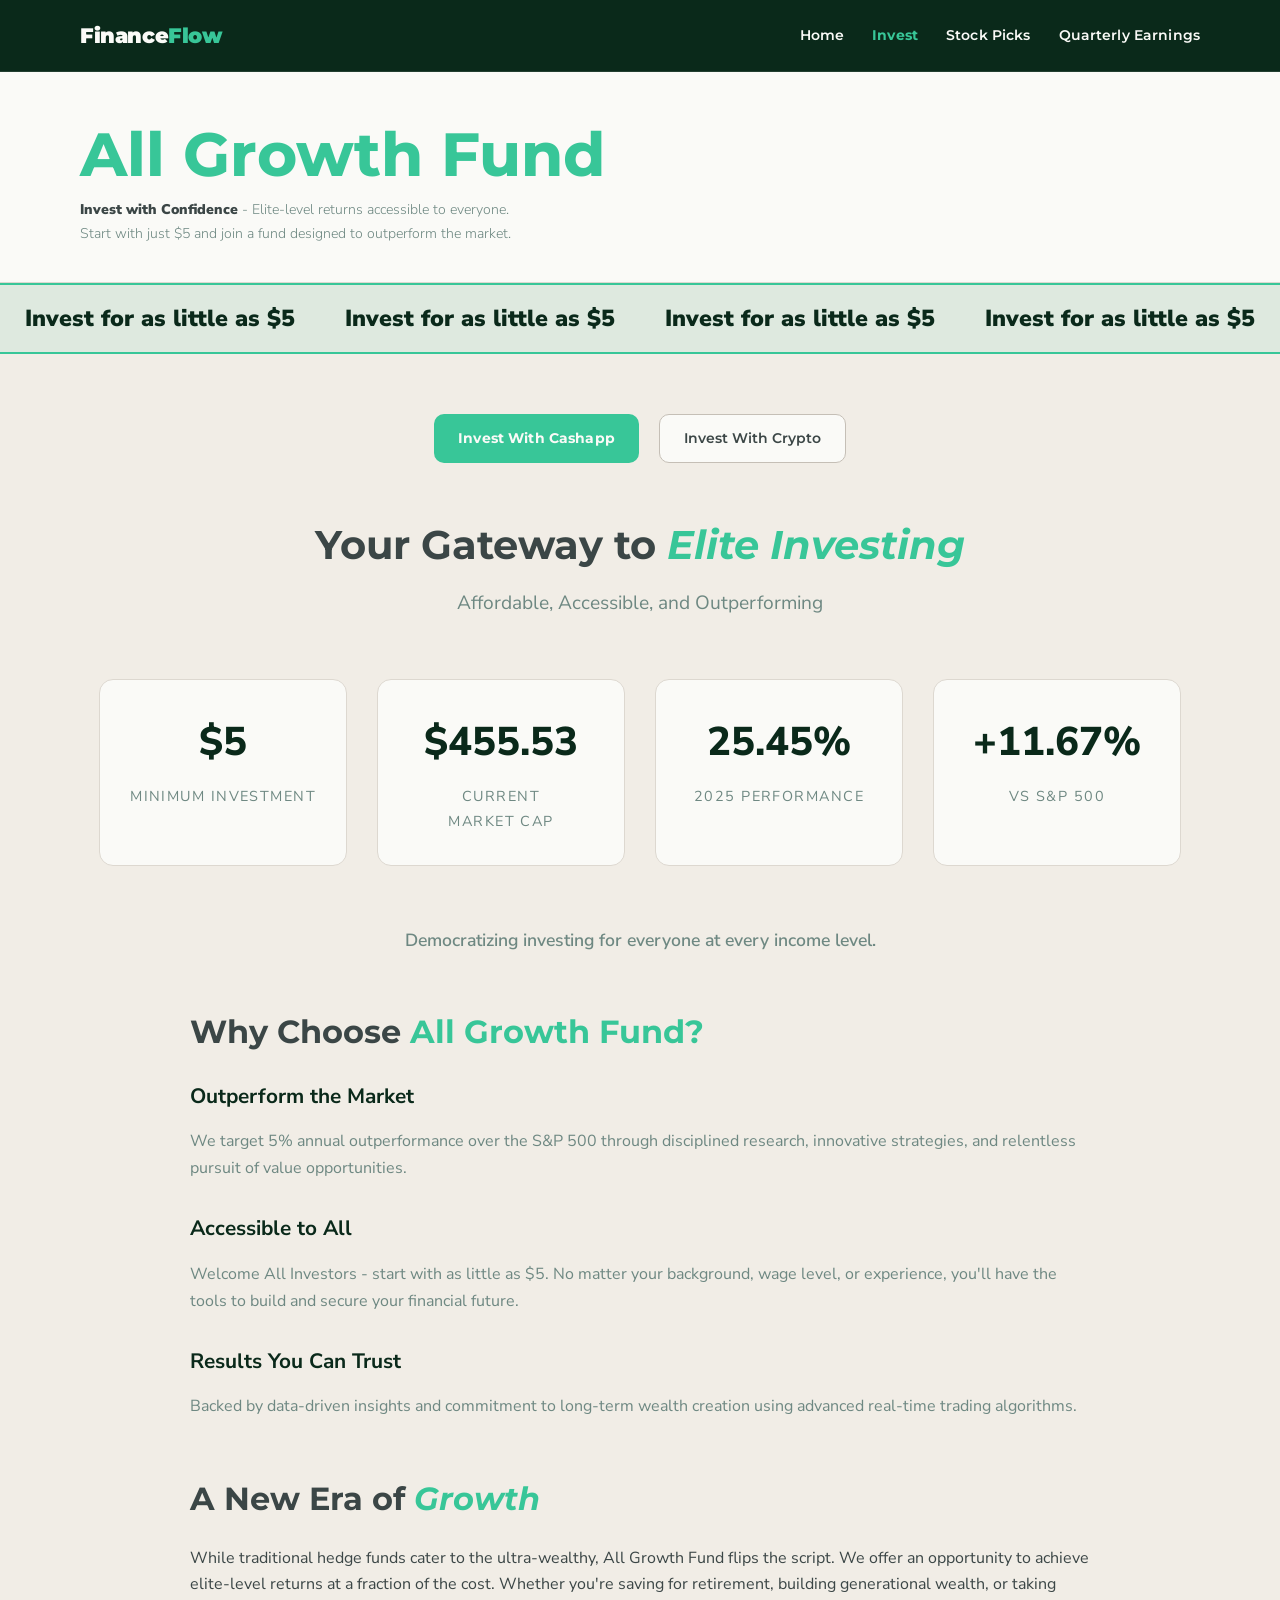
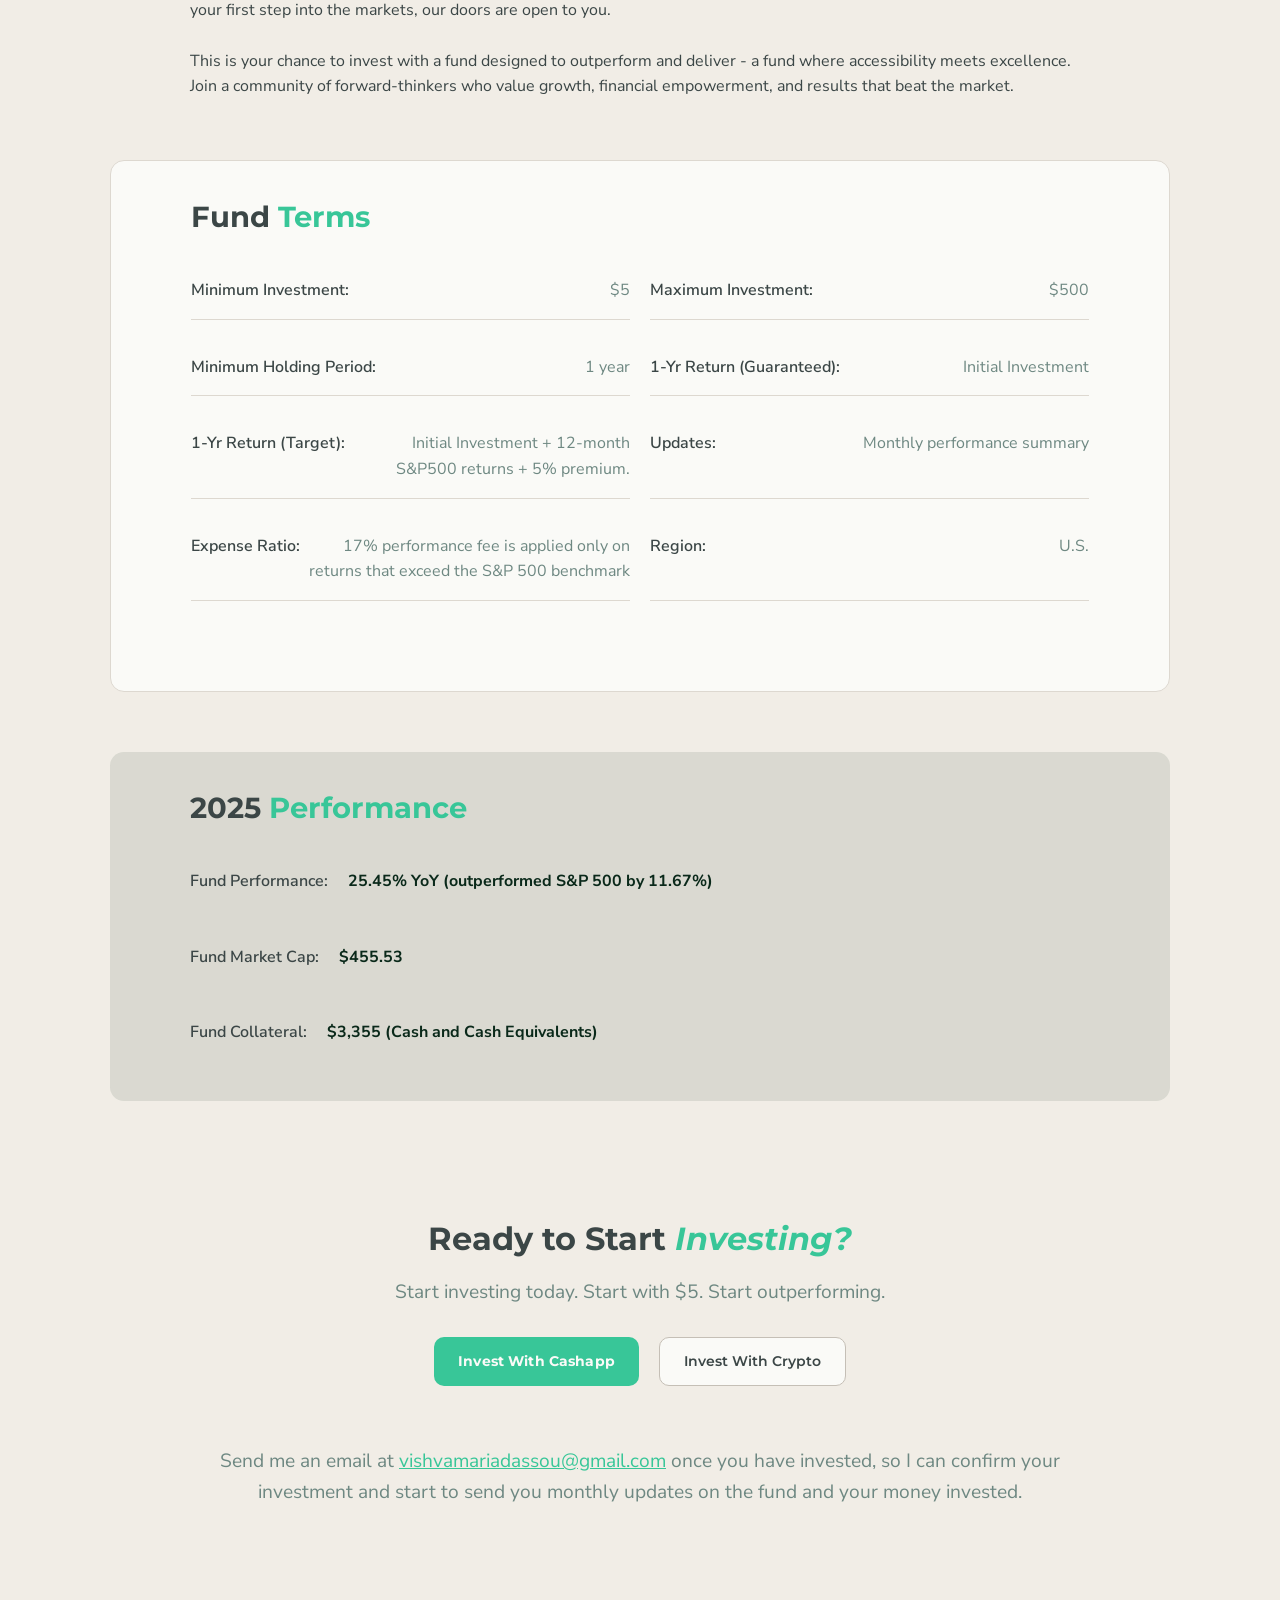
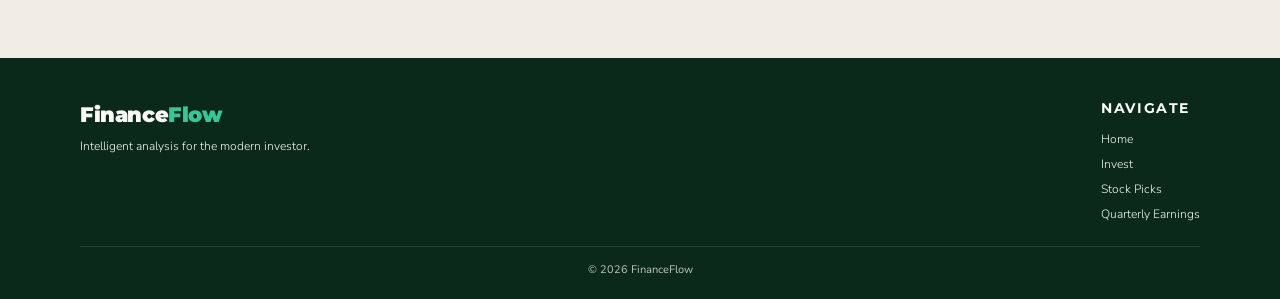
==== commit c5b6e667: "Improve mobile layout for invest page: adjust banner sizing, button spacing, and content positioning" ====
--- a/invest.html
+++ b/invest.html
@@ -59,7 +59,7 @@
         </div>
         <div class="fund-stat">
           <span class="fund-value">$455.53</span>
-          <span class="fund-label">Current Market Cap</span>
+          <span class="fund-label">Current<br>Market Cap</span>
         </div>
         <div class="fund-stat">
           <span class="fund-value">25.45%</span>
--- a/styles.css
+++ b/styles.css
@@ -159,6 +159,24 @@
 /* ════════════════════════════
    BUTTONS
 ════════════════════════════ */
+.hero-badge {
+  display: inline-flex;
+  align-items: center;
+  gap: 6px;
+  background-color: var(--mint);
+  color: var(--forest);
+  font-size: 1.25rem;
+  font-weight: 700;
+  padding: 18px 24px;
+  border-radius: 8px;
+  position: relative;
+  top: 0px;
+  cursor: pointer;
+  transition: all 0.3s ease;
+  margin: 0px 0px 0px -60px;
+  overflow-x: hidden;
+}
+
 .btn-fill {
   display: inline-flex;
   align-items: center;
@@ -167,8 +185,8 @@
   color: var(--snow);
   font-family: var(--fh);
   font-weight: 700;
-  font-size: 0.82rem;
-  padding: 10px 20px;
+  font-size: 1rem;
+  padding: 14px 24px;
   border-radius: var(--rad);
   border: none;
   cursor: pointer;
@@ -188,9 +206,9 @@
   color: var(--charcoal);
   font-family: var(--fh);
   font-weight: 600;
-  font-size: 0.82rem;
+  font-size: 1rem;
   border: 1.5px solid var(--border2);
-  padding: 9px 18px;
+  padding: 13px 24px;
   border-radius: var(--rad);
   background: var(--snow);
   cursor: pointer;
@@ -357,7 +375,7 @@
 }
 
 .hamburger.active span:nth-child(3) {
-  transform: rotate(-45deg) translate(7px, -6px);
+  transform: rotate(-45deg) translate(5px, -5px);
 }
 
 /* ════════════════════════════
@@ -367,7 +385,7 @@
   display: grid;
   grid-template-columns: 1fr;
   min-height: auto;
-  margin-bottom: 0;
+  background: var(--snow);
   flex: 1;
 }
 
@@ -376,11 +394,15 @@
   padding: 72px 80px;
   display: flex;
   flex-direction: column;
-  justify-content: flex-start;
+  justify-content: center;
+  position: relative;
+  z-index: 2;
+  overflow-x: hidden;
 }
 
 .earnings.html .hero-main {
   background: #F6F7F3;
+  overflow-x: hidden;
 }
 
 .hero-badge {
@@ -388,18 +410,285 @@
   align-items: center;
   gap: 6px;
   font-family: var(--fh);
-  font-size: calc(0.75rem + 5px);
+  font-size: calc(1.2rem + 5px);
   font-weight: 700;
   color: #1a7a54;
   background: var(--mint-lt);
-  border: 1px solid var(--mint);
-  padding: 6px 12px;
-  border-radius: 6px;
-  margin-top: -20px;
-  margin-bottom: 70px;
+  border-top: 1px solid var(--mint);
+  border-bottom: 1px solid var(--mint);
+  padding: 25px calc(50vw - 50% + 12px) 25px 12px;
+  border-radius: 0;
+  margin: -1px calc(-50vw + 50%) 70px calc(-50vw + 50%);
   letter-spacing: .04em;
   text-transform: uppercase;
   box-shadow: 0 1px 4px rgba(56, 198, 152, 0.15);
+  position: relative;
+  overflow: hidden;
+  white-space: nowrap;
+  width: 100vw;
+  box-sizing: border-box;
+}
+
+/* Large desktop and laptop view adjustments */
+@media (min-width: 1200px) {
+  .hero-badge {
+    position: relative;
+    top: -40px;
+  }
+}
+
+/* Tablet view adjustments */
+@media (min-width: 768px) and (max-width: 1199px) {
+  .hero-badge {
+    position: relative;
+    top: -40px;
+  }
+
+  .invest.html .hero-badge {
+    font-size: 1.25rem !important;
+    padding: 18px 24px !important;
+    font-weight: 700 !important;
+  }
+
+  /* Invest page overflow protection for tablets */
+  .invest.html .fund-section,
+  .invest.html .fund-stats,
+  .invest.html .terms-grid,
+  .invest.html .performance-grid {
+    overflow-x: hidden !important;
+    max-width: 100% !important;
+    box-sizing: border-box !important;
+  }
+
+  .invest.html .fund-content,
+  .invest.html .fund-mission,
+  .invest.html .fund-terms {
+    overflow-x: hidden !important;
+    max-width: 100% !important;
+    box-sizing: border-box !important;
+  }
+}
+
+/* Medium tablets (820px - 1024px) - Centered */
+@media (min-width: 820px) and (max-width: 1024px) {
+  .hero-image-container {
+    transform: translateX(0) !important;
+  }
+
+  /* Invest page overflow protection for medium tablets */
+  .invest.html .fund-section,
+  .invest.html .fund-stats,
+  .invest.html .terms-grid,
+  .invest.html .performance-grid {
+    overflow-x: hidden !important;
+    max-width: 100% !important;
+    box-sizing: border-box !important;
+  }
+
+  .invest.html .fund-content,
+  .invest.html .fund-mission,
+  .invest.html .fund-terms {
+    overflow-x: hidden !important;
+    max-width: 100% !important;
+    box-sizing: border-box !important;
+  }
+}
+
+/* Devices 820px - 854px - Banner Up */
+@media (min-width: 820px) and (max-width: 854px) {
+  .hero-badge {
+    position: relative;
+    top: -98px !important;
+  }
+}
+
+/* iPad mini (758px x 1024px) - Centered */
+@media (min-width: 758px) and (max-width: 1024px) {
+  .hero-image-container {
+    transform: translateX(0) !important;
+  }
+}
+
+/* iPad mini 768px - Centered */
+@media (min-width: 768px) and (max-width: 768px) {
+  .hero-image-container {
+    transform: translateX(0) !important;
+  }
+}
+
+/* Mobile view adjustments */
+@media (max-width: 767px) {
+  .hero-badge {
+    position: relative;
+    top: -54px;
+    font-size: calc(0.9rem);
+    padding: 18px calc(50vw - 50% + 20px) 18px 20px;
+    margin: 0px calc(-50vw + 50%) 35px calc(-50vw + 50%);
+  }
+
+  .invest.html .hero-badge {
+    font-size: calc(0.9rem) !important;
+    padding: 18px calc(50vw - 50% + 20px) 18px 20px !important;
+    font-weight: 700 !important;
+  }
+
+  .invest.html .hero-main {
+    padding: 32px 20px !important;
+  }
+
+  .hero-main {
+    overflow-x: hidden;
+  }
+
+  .hero-image-container {
+    transform: translateX(0);
+  }
+
+  /* Mobile announcement banner sizing to match home page */
+  .announcement-banner .banner-text {
+    font-size: calc(0.85rem) !important;
+    font-weight: 700 !important;
+    padding: 12px calc(50vw - 50% + 20px) 12px 20px !important;
+  }
+
+  /* Reduce space between invest buttons on mobile */
+  .invest-actions {
+    gap: 6px !important;
+    margin-top: 20px !important;
+  }
+
+  /* Reduce space between fund points on mobile */
+  .fund-points {
+    gap: 20px !important;
+  }
+
+  /* Make fund stats numbers bigger on mobile */
+  .fund-value {
+    font-size: 1.93rem !important;
+  }
+
+  /* Make fund stats labels slightly larger on mobile */
+  .fund-label {
+    font-size: 0.745rem !important;
+  }
+
+  /* Move all content down on invest page mobile */
+  .invest.html .page-hero {
+    padding-top: 60px !important;
+  }
+
+  .invest.html .fund-section {
+    margin-top: 8px !important;
+  }
+}
+
+.hero-badge .announcement-content {
+  position: absolute;
+  top: 50%;
+  transform: translateY(-50%);
+  white-space: nowrap;
+  padding: 6px 12px;
+  font-family: var(--fh);
+  font-size: calc(1rem + 5px);
+  letter-spacing: .04em;
+  text-transform: uppercase;
+  display: flex;
+  align-items: center;
+  gap: 8px;
+  left: 100%;
+  -webkit-animation: continuousScroll 30s linear infinite;
+  -moz-animation: continuousScroll 30s linear infinite;
+  -o-animation: continuousScroll 30s linear infinite;
+  animation: continuousScroll 30s linear infinite;
+}
+
+.hero-badge .announcement-duplicate {
+  -webkit-animation: continuousScroll 30s linear infinite 15s;
+  -moz-animation: continuousScroll 30s linear infinite 15s;
+  -o-animation: continuousScroll 30s linear infinite 15s;
+  animation: continuousScroll 30s linear infinite 15s;
+}
+
+
+.hero-badge .announcement-bold {
+  font-weight: 900;
+  color: #1a7a54;
+}
+
+.hero-badge .announcement-regular {
+  font-weight: 500;
+  color: #1a7a54;
+}
+
+.hero-badge .announcement-regular a {
+  text-decoration: underline;
+  font-weight: 700;
+  color: #1a7a54;
+}
+
+.hero-badge .announcement-regular a:hover {
+  color: var(--mint);
+}
+
+.hero-badge .dot {
+  visibility: hidden;
+}
+
+@-webkit-keyframes moveBanner {
+  0%, 100% {
+    -webkit-transform: translateX(0);
+    transform: translateX(0);
+  }
+  25% {
+    -webkit-transform: translateX(10px);
+    transform: translateX(10px);
+  }
+  75% {
+    -webkit-transform: translateX(-10px);
+    transform: translateX(-10px);
+  }
+}
+
+@-moz-keyframes moveBanner {
+  0%, 100% {
+    -moz-transform: translateX(0);
+    transform: translateX(0);
+  }
+  25% {
+    -moz-transform: translateX(10px);
+    transform: translateX(10px);
+  }
+  75% {
+    -moz-transform: translateX(-10px);
+    transform: translateX(-10px);
+  }
+}
+
+@-o-keyframes moveBanner {
+  0%, 100% {
+    -o-transform: translateX(0);
+    transform: translateX(0);
+  }
+  25% {
+    -o-transform: translateX(10px);
+    transform: translateX(10px);
+  }
+  75% {
+    -o-transform: translateX(-10px);
+    transform: translateX(-10px);
+  }
+}
+
+@keyframes moveBanner {
+  0%, 100% {
+    transform: translateX(0);
+  }
+  25% {
+    transform: translateX(10px);
+  }
+  75% {
+    transform: translateX(-10px);
+  }
 }
 
 .dot {
@@ -424,22 +713,134 @@
 }
 
 .hero-h1 {
-  margin-bottom: 24px;
+  margin-bottom: 22px;
   font-weight: 750;
+  font-size: clamp(2.4rem, 5vw, 3.8rem);
 }
 
 .hero-image-container {
-  width: 100vw;
-  height: 715px;
+  width: 110vw;
+  height: 750px;
   overflow: hidden;
-  margin: -72px -80px 40px -80px;
+  margin: -72px -60px 40px -60px;
+  transform: translateX(-60px);
+}
+
+/* Homepage specific smaller image height */
+.homepage .hero-image-container {
+  height: 640px;
 }
 
 .hero-bg-image {
   width: 100%;
   height: 100%;
   object-fit: cover;
-  object-position: center 22%;
+  object-position: center 14%;
+}
+
+/* Mobile image adjustments */
+@media (max-width: 768px) {
+  .hero-image-container {
+    height: 420px;
+    margin: -56px -60px 32px -60px;
+    width: 110vw;
+    transform: translateX(41px);
+  }
+
+  /* Homepage specific smaller mobile height */
+  .homepage .hero-image-container {
+    height: 400px;
+  }
+}
+
+@media (max-width: 600px) {
+  .hero-image-container {
+    height: 320px;
+    margin: -32px -60px 24px -60px;
+    width: 110vw;
+    transform: translateX(41px);
+  }
+  
+  /* Homepage specific smaller mobile height */
+  .homepage .hero-image-container {
+    height: 323px;
+  }
+}
+  
+  .hero-bg-image {
+    object-position: center 14%;
+  }
+}
+
+@media (max-width: 400px) {
+  .hero-image-container {
+    height: 250px;
+    margin: -28px -60px 20px -60px;
+    width: 110vw;
+    transform: translateX(-60px);
+  }
+
+  /* Homepage specific smaller mobile height */
+  .homepage .hero-image-container {
+    height: 273px;
+  }
+
+  .invest.html .hero-main {
+    padding: 24px 16px !important;
+  }
+
+  .terms-grid {
+    grid-template-columns: 1fr;
+    gap: 16px;
+    padding: 0 16px;
+  }
+
+  .fund-terms {
+    background: var(--snow);
+    padding: 32px 16px;
+    border-radius: 12px;
+    margin: 0 0 32px 0;
+    border: 1px solid var(--border);
+  }
+
+  .fund-terms h3 {
+    font-size: 1.4rem;
+    margin-bottom: 24px;
+    text-align: center;
+  }
+}
+
+/* iPhone 12 Pro specific (390px) */
+@media (max-width: 390px) {
+  .terms-grid {
+    grid-template-columns: 1fr !important;
+    gap: 16px !important;
+    padding: 0 16px !important;
+    display: grid !important;
+  }
+
+  .fund-terms {
+    background: var(--snow) !important;
+    padding: 32px 16px !important;
+    border-radius: 12px !important;
+    margin: 0 0 32px 0 !important;
+    border: 1px solid var(--border) !important;
+    width: 100% !important;
+    box-sizing: border-box !important;
+  }
+
+  .fund-terms h3 {
+    font-size: 1.4rem !important;
+    margin-bottom: 24px !important;
+    text-align: center !important;
+  }
+
+  .term-item {
+    padding: 12px !important;
+    background: var(--snow) !important;
+    border-radius: 8px !important;
+    border: 1px solid var(--border) !important;
+  }
 }
 
 .hero-h1 span {
@@ -460,9 +861,8 @@
   font-size: 1.1rem;
   color: var(--muted);
   font-weight: 300;
-  line-height: 1.72;
-  margin-bottom: 40px;
-  max-width: 750px;
+  line-height: 1.6;
+  margin-bottom: 32px;
 }
 
 .hero-actions {
@@ -787,6 +1187,20 @@
   font-weight: 300;
   line-height: 1.7;
   max-width: 520px;
+}
+
+/* ════════════════════════════
+   GLOBAL RESET
+════════════════════════════ */
+* {
+  margin: 0;
+  padding: 0;
+  box-sizing: border-box;
+}
+
+html, body {
+  overflow-x: hidden;
+  max-width: 100vw;
 }
 
 /* ════════════════════════════
@@ -1257,6 +1671,7 @@
   font-family: var(--fb);
 }
 
+
 .earnings-signature {
   font-size: 1.5rem;
   font-weight: 700;
@@ -1280,6 +1695,7 @@
   padding: 60px 0;
   max-width: 1200px;
   margin: 0 auto;
+  overflow-x: hidden;
 }
 
 /* Earnings page specific styling */
@@ -2050,6 +2466,16 @@
   }
 }
 
+/* Additional continuous scroll animation for homepage */
+@keyframes continuousScroll {
+  0% {
+    transform: translateX(0) translateY(-50%);
+  }
+  100% {
+    transform: translateX(-200%) translateY(-50%);
+  }
+}
+
 .fund-note a {
   color: var(--mint);
   text-decoration: underline;
@@ -2078,10 +2504,7 @@
     padding: 48px 40px;
   }
 
-  .hero-sub {
-    max-width: 480px;
-  }
-}
+  }
 
 /* Desktops and large tablets */
 @media (max-width: 1200px) {
@@ -2090,7 +2513,6 @@
   }
 
   .hero-sub {
-    max-width: 460px;
     font-size: 0.88rem;
   }
 }
@@ -2101,10 +2523,7 @@
     padding: 40px 32px;
   }
 
-  .hero-sub {
-    max-width: 500px;
-  }
-}
+  }
 
 /* Large tablets and small laptops */
 @media (max-width: 768px) {
@@ -2112,39 +2531,110 @@
     padding: 0 24px;
   }
 
+  /* Tablet navigation adjustments */
+  .nav-links {
+    gap: 16px;
+    font-size: 0.4rem;
+  }
+
+  /* Tablet hero adjustments */
   .hero-main {
-    padding: 32px 24px;
+    padding: 40px 32px;
+  }
+
+  .hero-h1 {
+    font-size: clamp(1.8rem, 4vw, 2.8rem);
   }
 
   .hero-sub {
-    font-size: 0.85rem;
-    max-width: 450px;
-  }
-
-  .hero-actions {
-    gap: 8px;
-  }
-
-  .btn-fill,
-  .btn-out {
-    padding: 8px 16px;
+    font-size: 0.95rem;
+    max-width: 90%;
+  }
+
+  /* Tablet grid adjustments */
+  .wwd-grid {
+    grid-template-columns: 1fr 1fr;
+    gap: 1px;
+  }
+
+  .hp-grid {
+    grid-template-columns: 1fr 1fr;
+    gap: 12px;
+  }
+
+  .strat-grid {
+    grid-template-columns: 1fr 1fr;
+    gap: 12px;
+  }
+
+  .fund-stats {
+    grid-template-columns: repeat(2, 1fr);
+    gap: 16px;
+  }
+
+  /* Tablet table adjustments */
+  table.pt {
     font-size: 0.75rem;
   }
 
-  .footer {
-    padding: 32px 24px 16px;
+  table.pt th,
+  table.pt td {
+    padding: 8px 10px;
+  }
+
+  /* Tablet cards */
+  .pc {
+    padding: 16px;
+  }
+
+  .sc {
+    padding: 20px;
+  }
+
+  /* Tablet featured pick */
+  .fp-body {
+    grid-template-columns: 1fr;
+    gap: 20px;
+  }
+
+  .fp-chart-card {
+    max-width: 100%;
   }
 }
 
 /* Mobile phones */
 @media (max-width: 600px) {
+  /* Prevent horizontal overflow */
+  html, body {
+    overflow-x: hidden;
+    max-width: 100vw;
+  }
+
+  * {
+    box-sizing: border-box;
+  }
+
   .navbar {
-    padding: 0 16px;
-    height: 56px;
+    padding: 0 8px;
+    height: 40px;
   }
 
   .nav-links {
     display: none;
+    position: fixed;
+    top: 40px;
+    left: 0;
+    right: 0;
+    background: var(--forest);
+    flex-direction: column;
+    padding: 20px;
+    gap: 16px;
+    z-index: 99;
+    box-shadow: 0 4px 12px rgba(0, 0, 0, 0.15);
+  }
+
+  .nav-links.active {
+    display: flex;
   }
 
   .hamburger {
@@ -2152,7 +2642,7 @@
   }
 
   .nav-logo {
-    font-size: 1.2rem;
+    font-size: 0.8rem;
   }
 
   .hero {
@@ -2160,16 +2650,62 @@
   }
 
   .hero-main {
-    padding: 24px 16px;
-    text-align: center;
+    padding: 32px 20px;
+    text-align: left;
+    max-width: 100%;
+    box-sizing: border-box;
   }
 
   .hero-badge {
-    margin-bottom: 16px;
+    font-size: calc(0.9rem);
+    padding: 18px calc(50vw - 50% + 20px) 18px 20px;
+    margin: 0px calc(-50vw + 50%) 35px calc(-50vw + 50%);
+    letter-spacing: 0.02em;
+    gap: 4px;
+    line-height: 1.2;
+    white-space: normal;
+    min-height: auto;
+    width: 100vw;
+    max-width: none;
+    box-sizing: border-box;
+  }
+
+  .announcement-line1 {
+    display: block;
+    white-space: nowrap;
+    overflow: hidden;
+    text-overflow: ellipsis;
+    font-weight: 600;
+    color: var(--forest);
+  }
+
+  .announcement-line2 {
+    display: block;
+    margin-top: -2px;
+    font-weight: 500;
+    color: var(--charcoal);
+  }
+
+  .announcement-line2 a {
+    color: var(--mint);
+    font-weight: 600;
+    text-decoration: underline;
+    text-decoration-color: var(--mint);
+    text-underline-offset: 2px;
+  }
+
+  .announcement-line2 a:hover {
+    color: var(--forest);
+    text-decoration-color: var(--forest);
   }
 
   .hero-h1 {
-    font-size: clamp(1.5rem, 6vw, 2.2rem);
+    font-size: 1.5rem;
+    line-height: 1.4;
+    margin-bottom: 20px;
+    word-wrap: break-word;
+    overflow-wrap: break-word;
+    hyphens: auto;
   }
 
   .hero-sub {
@@ -2177,27 +2713,38 @@
     max-width: 100%;
     margin-bottom: 24px;
     line-height: 1.6;
+    word-wrap: break-word;
+    overflow-wrap: break-word;
+    hyphens: auto;
   }
 
   .hero-actions {
     flex-direction: column;
     align-items: center;
-    gap: 12px;
+    gap: 8px;
     margin-bottom: 24px;
   }
 
   .btn-fill,
   .btn-out {
     width: 100%;
-    max-width: 280px;
+    max-width: 300px;
+    padding: 12px 20px;
+    font-size: 0.8rem;
+    border-radius: var(--rad);
+    margin: 8px 0;
+  }
+
+  .btn-fill, .btn-out {
     justify-content: center;
   }
 
   .hero-content p {
-    font-size: 0.85rem;
+    font-size: 0.9rem;
     line-height: 1.7;
   }
 
+  
   .footer {
     padding: 24px 16px 12px;
   }
@@ -2218,27 +2765,491 @@
   }
 }
 
+/* Large mobile phones (iPhone 14 Pro Max, etc.) */
+@media (max-width: 450px) and (min-width: 401px) {
+  .hero-sub {
+    font-size: 1.05rem;
+    line-height: 1.5;
+    word-wrap: break-word;
+    overflow-wrap: break-word;
+    margin-bottom: 20px;
+  }
+
+  .hero-content p {
+    font-size: 0.9rem;
+    line-height: 1.7;
+  }
+}
+
 /* Small mobile phones */
 @media (max-width: 400px) {
+  /* Prevent overflow */
+  html, body {
+    overflow-x: hidden;
+    max-width: 100vw;
+  }
+
   .navbar {
     padding: 0 12px;
   }
 
   .hero-main {
-    padding: 20px 12px;
+    padding: 24px 16px;
   }
 
   .hero-h1 {
-    font-size: 1.4rem;
+    font-size: 1.5rem;
+    line-height: 1.4;
+    word-wrap: break-word;
+    overflow-wrap: break-word;
+    margin-bottom: 16px;
   }
 
   .hero-sub {
-    font-size: 0.75rem;
+    font-size: 1.05rem;
+    line-height: 1.5;
+    word-wrap: break-word;
+    overflow-wrap: break-word;
+    margin-bottom: 20px;
   }
 
   .btn-fill,
   .btn-out {
-    padding: 10px 16px;
+    padding: 10px 18px;
+    font-size: 0.8rem;
+    width: 100%;
+    max-width: 260px;
+    margin: 6px 0;
+  }
+
+  /* Smaller announcement for small mobile */
+  .hero-badge {
+    font-size: calc(0.9rem);
+    padding: 18px calc(50vw - 50% + 20px) 18px 20px;
+    margin: 0px calc(-50vw + 50%) 35px calc(-50vw + 50%);
+    letter-spacing: 0.01em;
+    gap: 3px;
+    line-height: 1.1;
+    white-space: normal;
+    min-height: auto;
+    width: 100vw;
+    max-width: none;
+    box-sizing: border-box;
+  }
+
+  .announcement-line1 {
+    display: block;
+    width: 100%;
+    white-space: nowrap;
+    overflow: hidden;
+    text-overflow: ellipsis;
+    font-weight: 600;
+    color: var(--forest);
+  }
+
+  .announcement-line2 {
+    display: block;
+    width: 100%;
+    margin-top: 2px;
+    font-weight: 500;
+    color: var(--charcoal);
+  }
+
+  .announcement-line2 a {
+    color: var(--mint);
+    font-weight: 600;
+    text-decoration: underline;
+    text-decoration-color: var(--mint);
+    text-underline-offset: 2px;
+  }
+
+  .announcement-line2 a:hover {
+    color: var(--forest);
+    text-decoration-color: var(--forest);
+  }
+
+  /* Smaller text for fund sections */
+  .fund-value {
+    font-size: 0.8rem;
+  }
+
+  .fund-label {
+    font-size: 0.5rem;
+  }
+
+  .fund-subtitle {
+    font-size: 0.6rem;
+  }
+
+  .fund-title {
+    font-size: 1.1rem;
+  }
+
+  /* Better spacing for fund sections */
+  .fund-stat {
+    padding: 12px;
+    margin-bottom: 8px;
+  }
+
+  .term-item,
+  .perf-item {
+    padding: 12px;
+    margin-bottom: 8px;
+    background: var(--snow);
+    border-radius: var(--rad);
+    border: 1px solid var(--border);
+  }
+
+  /* Fund sections spacing */
+  .fund-section {
+    margin: 0 auto 32px auto;
+    max-width: 100%;
+    overflow: hidden;
+    padding: 0 20px;
+    width: 100%;
+    box-sizing: border-box;
+  }
+
+  .fund-content,
+  .fund-mission {
+    margin-bottom: 24px;
+    max-width: 100%;
+    padding: 0 20px;
+    box-sizing: border-box;
+  }
+
+  .fund-cta {
+    margin-top: 32px;
+    padding: 24px 20px;
+    max-width: 100%;
+    box-sizing: border-box;
+  }
+
+  /* Ensure all fund elements stay within bounds */
+  .fund-stats,
+  .terms-grid,
+  .performance-grid {
+    width: 100%;
+    max-width: 100%;
+  }
+
+  .fund-stat,
+  .term-item,
+  .perf-item {
+    max-width: 100%;
+    box-sizing: border-box;
+  }
+
+  /* Fund sections responsive */
+  .fund-stats {
+    grid-template-columns: repeat(2, 1fr);
+    gap: 12px;
+    max-width: calc(100% - 40px);
+    overflow: hidden;
+    box-sizing: border-box;
+    margin: 0 auto 24px auto;
+    width: 100%;
+  }
+
+  .fund-stat {
+    padding: 12px;
+    min-width: 0;
+    background: var(--snow);
+    border-radius: var(--rad);
+    border: 1px solid var(--border);
+    box-sizing: border-box;
+  }
+
+  .fund-value {
+    font-size: 0.9rem;
+    word-wrap: break-word;
+  }
+
+  .fund-label {
+    font-size: 0.55rem;
+    word-wrap: break-word;
+  }
+
+  /* Fund subtitle text fix */
+  .fund-subtitle {
     font-size: 0.7rem;
+    line-height: 1.5;
+    word-wrap: break-word;
+    overflow-wrap: break-word;
+    margin-bottom: 16px;
+  }
+
+  /* Fund title text fix */
+  .fund-title {
+    font-size: 1.3rem;
+    word-wrap: break-word;
+    overflow-wrap: break-word;
+    line-height: 1.3;
+    margin-bottom: 12px;
+  }
+
+  /* Fund content text */
+  .fund-content p,
+  .fund-mission p {
+    font-size: 0.75rem;
+    line-height: 1.6;
+    word-wrap: break-word;
+    overflow-wrap: break-word;
+    margin-bottom: 16px;
+  }
+
+  .terms-grid {
+    grid-template-columns: 1fr;
+    gap: 16px;
+    padding: 0 20px;
+  }
+
+  .fund-terms {
+    background: var(--snow);
+    padding: 32px 20px;
+    border-radius: 12px;
+    margin: 0 0 32px 0;
+    border: 1px solid var(--border);
+  }
+
+  .fund-terms h3 {
+    font-size: 1.4rem;
+    margin-bottom: 24px;
+    text-align: center;
+  }
+
+  .term-item {
+    padding: 8px 0;
+    flex-direction: column;
+    align-items: flex-start;
+    gap: 4px;
+  }
+
+  .performance-grid {
+    grid-template-columns: 1fr;
+    gap: 8px;
+  }
+
+  .perf-item {
+    flex-direction: column;
+    align-items: flex-start;
+    gap: 4px;
+  }
+
+  /* Tables responsive */
+  .table-wrap {
+    padding: 16px;
+    overflow-x: auto;
+    max-width: 100%;
+  }
+
+  table.pt {
+    font-size: 0.7rem;
+    min-width: 600px;
+    width: 100%;
+  }
+
+  table.pt th,
+  table.pt td {
+    padding: 6px 8px;
+    white-space: nowrap;
+  }
+
+  table.pt th:nth-child(n+3),
+  table.pt td:nth-child(n+3) {
+    display: none;
+  }
+
+  /* Container fixes */
+  .container,
+  .content,
+  .section,
+  .site-main,
+  .hero,
+  .fund-section,
+  .page-hero {
+    max-width: 100%;
+    overflow-x: hidden;
+    box-sizing: border-box;
+  }
+
+  /* Ensure all main content respects viewport */
+  .site-main {
+    width: 100%;
+  }
+
+  /* Fix fund content width */
+  .fund-content,
+  .fund-mission {
+    max-width: 100%;
+    padding: 0;
+    margin: 0 auto 24px auto;
+  }
+
+  /* Fix table wrapper */
+  .table-wrap {
+    max-width: 100%;
+    overflow-x: auto;
+    -webkit-overflow-scrolling: touch;
+  }
+
+  /* Grid fixes */
+  .fund-stats,
+  .terms-grid,
+  .performance-grid {
+    max-width: 100%;
+    overflow: hidden;
+  }
+
+  /* Stock picks responsive */
+  .wwd-grid {
+    grid-template-columns: 1fr;
+  }
+
+  .hp-grid {
+    grid-template-columns: 1fr;
+  }
+
+  .sc {
+    padding: 16px;
+  }
+
+  .sc-met {
+    flex-direction: column;
+    gap: 8px;
+  }
+
+  /* Filter bar responsive */
+  .filter-bar {
+    padding: 12px 16px;
+    flex-direction: column;
+    align-items: flex-start;
+    gap: 8px;
+  }
+
+  .fb {
+    font-size: 0.65rem;
+    padding: 4px 8px;
+  }
+
+  /* Touch-friendly improvements */
+  .btn-fill,
+  .btn-out {
+    min-height: 44px;
+    display: flex;
+    align-items: center;
+    justify-content: center;
+    touch-action: manipulation;
+  }
+
+  .nav-links a {
+    padding: 12px 0;
+    min-height: 44px;
+    display: flex;
+    align-items: center;
+    touch-action: manipulation;
+  }
+
+  /* Improve tap targets */
+  .mini-card,
+  .pc,
+  .sc {
+    cursor: pointer;
+    touch-action: manipulation;
+  }
+
+  /* Better spacing for touch */
+  .fund-stat,
+  .term-item,
+  .perf-item {
+    padding: 12px;
+  }
+
+  /* Invest page mobile centering */
+  .earnings.html .hero-main {
+    text-align: center;
+  }
+
+  .invest.html .page-hero {
+    text-align: center;
+  }
+
+  .invest.html .hero-badge {
+    font-size: 1.25rem;
+    padding: 18px 24px;
+    font-weight: 700;
+  }
+
+  /* Invest page banner sizing for all devices */
+  .invest.html .hero-badge {
+    font-size: 1.25rem !important;
+    padding: 18px 24px !important;
+    font-weight: 700 !important;
+  }
+
+  .invest.html .fund-section {
+    text-align: center;
+  }
+
+  .invest.html .invest-actions {
+    justify-content: center;
+  }
+
+  .invest.html .fund-intro {
+    text-align: center;
+  }
+
+  .invest.html .fund-stats {
+    justify-content: center;
+  }
+
+  /* Aggressive overflow fix for invest page mobile */
+  .invest.html * {
+    overflow-x: hidden !important;
+    max-width: 100% !important;
+    box-sizing: border-box !important;
+  }
+
+  /* Remove pseudo-elements that might cause empty box */
+  .invest.html *::before,
+  .invest.html *::after {
+    display: none !important;
+    content: none !important;
+  }
+
+  .invest.html .fund-mission {
+    text-align: center;
+  }
+
+  .invest.html .fund-content {
+    text-align: center;
+  }
+
+  .invest.html .fund-block {
+    text-align: center;
+  }
+
+  .invest.html .fund-terms {
+    text-align: center;
+  }
+
+  .invest.html .fund-performance {
+    text-align: center;
+  }
+
+  .invest.html .fund-cta {
+    text-align: center;
+  }
+
+  .invest.html .fund-note {
+    text-align: center;
+  }
+
+  .invest.html .terms-grid {
+    justify-content: center;
+  }
+
+  .invest.html .performance-grid {
+    justify-content: center;
   }
 }
